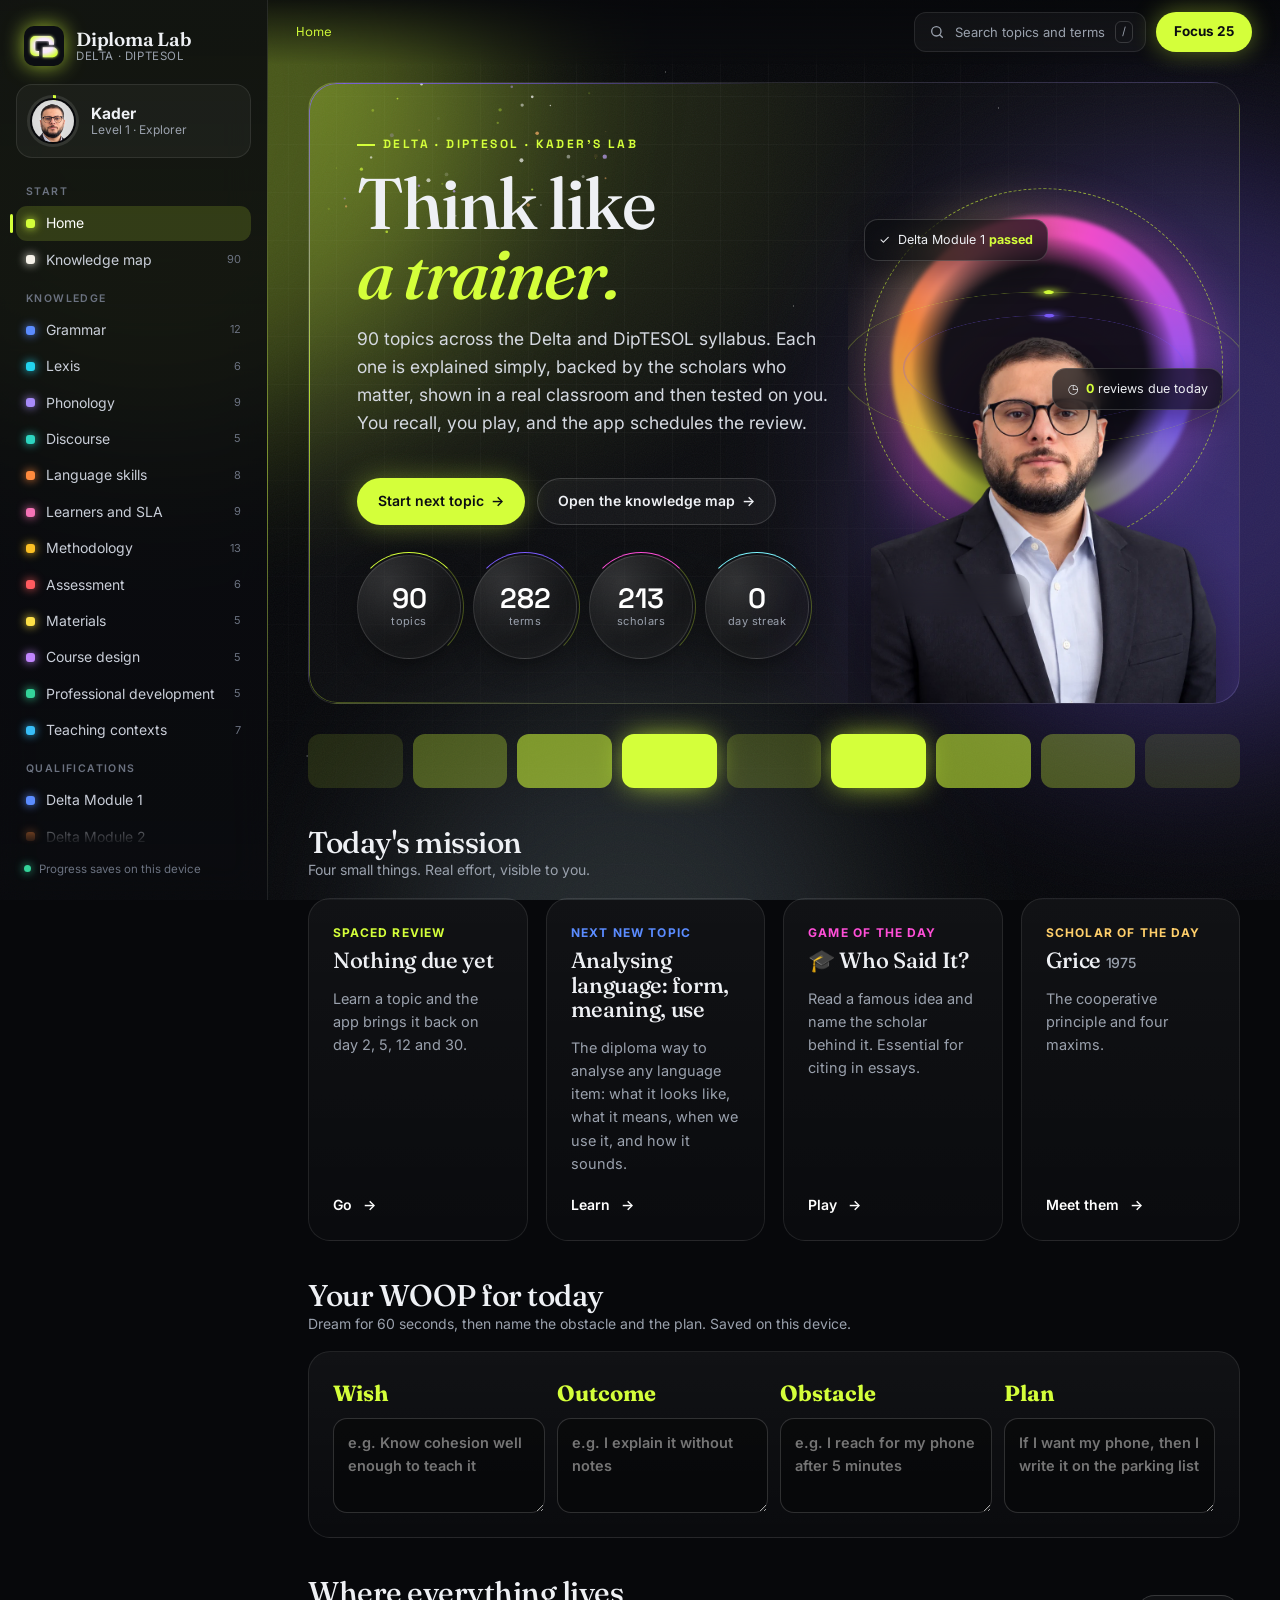
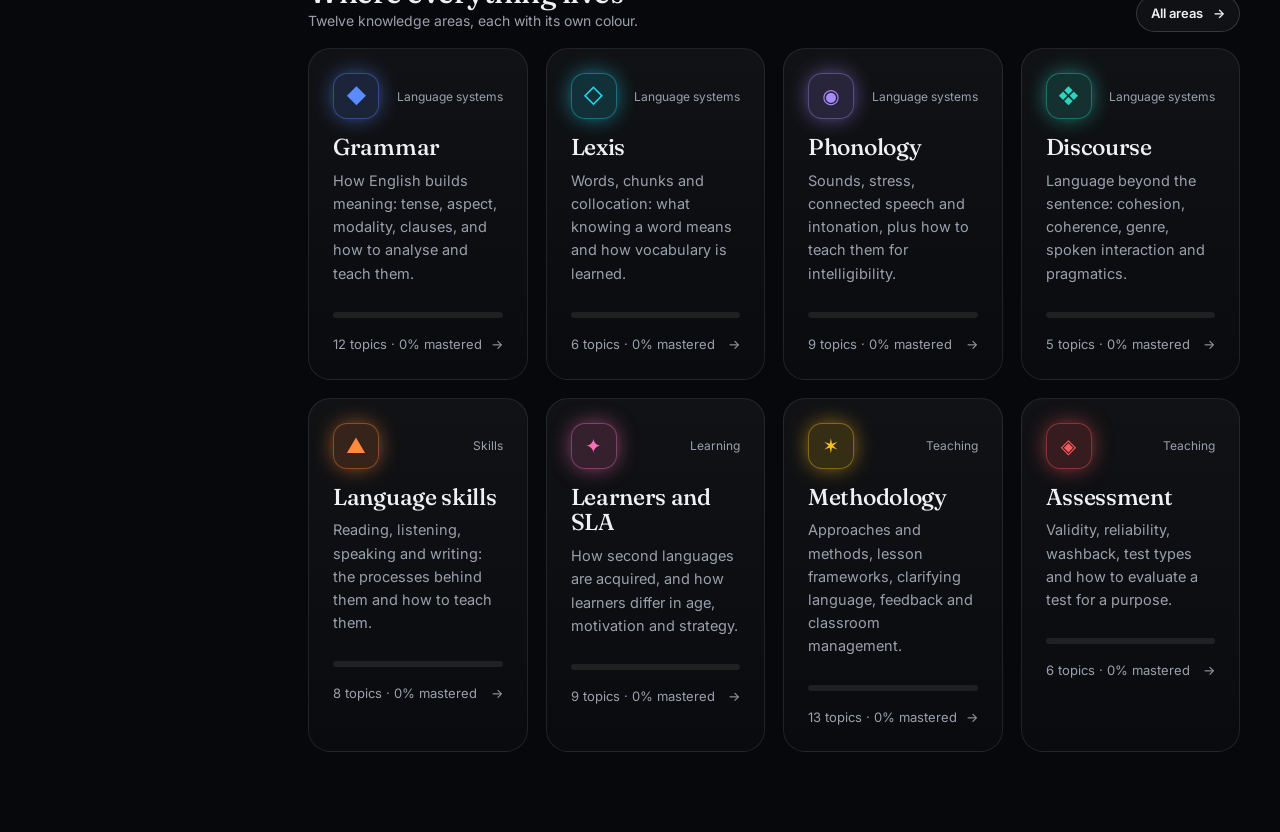
==== lab/index.html @ 021887a0 "Add Diploma Lab in a new /lab folder Co-Authored-By: Claude Opus 5.5 <noreply@anthropic.com> Claude-" ====
<!DOCTYPE html>
<html lang="en">
<head>
<meta charset="utf-8">
<meta name="viewport" content="width=device-width, initial-scale=1, viewport-fit=cover">
<title>Kader's Diploma Lab · Delta and DipTESOL</title>
<meta name="description" content="A personal learning app for Delta Modules 1, 2, 3 and the Trinity DipTESOL: clear explanations, scholars and sources, classroom examples, games and spaced review.">
<meta name="theme-color" content="#07080b">
<meta name="view-transition" content="same-origin">
<link rel="icon" href="assets/mark.svg" type="image/svg+xml">
<link rel="preconnect" href="https://fonts.googleapis.com">
<link rel="preconnect" href="https://fonts.gstatic.com" crossorigin>
<link href="https://fonts.googleapis.com/css2?family=Fraunces:ital,opsz,wght@0,9..144,300..800;1,9..144,300..700&family=Inter:wght@300..800&family=Space+Grotesk:wght@400..700&family=Noto+Sans:wght@400;600&display=swap" rel="stylesheet">
<link rel="stylesheet" href="css/app.css">
</head>
<body data-section="home">
<div class="aurora" aria-hidden="true"><span class="blob b1"></span><span class="blob b2"></span><span class="blob b3"></span><span class="grain"></span><span class="stars"></span><span class="noise"></span></div>
<div class="spot" aria-hidden="true"></div>

<aside class="sidebar" id="sidebar">
  <a class="brand" href="#/" aria-label="Home">
    <img src="assets/mark.svg" alt="" class="brand-mark">
    <span class="brand-text"><b>Diploma Lab</b><small>Delta · DipTESOL</small></span>
  </a>
  <a class="me" href="#/progress" aria-label="Your progress">
    <span class="ring" id="meRing"><img src="assets/kader-avatar.webp" alt="Kader"></span>
    <span class="me-text"><b>Kader</b><small id="meLevel">Level 1 · Explorer</small></span>
  </a>
  <nav class="nav" id="nav"></nav>
  <div class="side-foot"><span class="dot-live"></span> Progress saves on this device</div>
</aside>

<header class="topbar">
  <button class="icon-btn" id="menuBtn" aria-label="Menu"><span></span><span></span><span></span></button>
  <div class="crumbs" id="crumbs"></div>
  <div class="top-actions">
    <button class="search-btn" id="searchBtn"><svg viewBox="0 0 24 24" width="16" height="16"><circle cx="11" cy="11" r="7" fill="none" stroke="currentColor" stroke-width="2"/><path d="M20 20l-4-4" stroke="currentColor" stroke-width="2" stroke-linecap="round"/></svg><span>Search topics and terms</span><kbd>/</kbd></button>
    <a class="pill-btn" href="#/focus">Focus 25</a>
  </div>
</header>

<main class="main" id="view" tabindex="-1"></main>

<nav class="tabbar" id="tabbar"></nav>

<div class="search-layer" id="searchLayer" hidden>
  <div class="search-box">
    <input id="searchInput" placeholder="Search: cohesion, washback, schwa, needs analysis..." autocomplete="off">
    <div class="search-results" id="searchResults"></div>
  </div>
</div>

<div class="toast" id="toast" role="status" aria-live="polite"></div>
<canvas id="confetti" aria-hidden="true"></canvas>

<script type="module" src="js/app.js"></script>
</body>
</html>
---- lab/css/app.css ----
/* ============ Kader's Diploma Lab ============ */
@property --accent { syntax: '<color>'; inherits: true; initial-value: #d4ff3a; }
@property --accent2 { syntax: '<color>'; inherits: true; initial-value: #7c5cff; }

:root {
  --bg: #07080b; --bg2: #0d0f14; --surface: rgba(255,255,255,.04); --surface2: rgba(255,255,255,.07);
  --line: rgba(255,255,255,.09); --line2: rgba(255,255,255,.16);
  --text: #eef0f4; --muted: #9aa1ad; --dim: #6b7280;
  --accent: #d4ff3a; --accent2: #7c5cff; --ink-on-accent: #0b0d12;
  --radius: 22px; --radius-sm: 14px;
  --serif: "Fraunces", Georgia, serif; --sans: "Inter", system-ui, sans-serif; --tech: "Space Grotesk", "Inter", sans-serif; --ipa: "Noto Sans", "Doulos SIL", "Charis SIL", sans-serif;
  --side: 268px;
  --ease: cubic-bezier(.2,.8,.2,1);
  transition: --accent .8s var(--ease), --accent2 .8s var(--ease);
}

/* section colours */
body[data-section="home"]      { --accent:#d4ff3a; --accent2:#7c5cff; }
body[data-section="map"]       { --accent:#f5f1e8; --accent2:#5b8cff; }
body[data-section="grammar"]   { --accent:#5b8cff; --accent2:#22d3ee; }
body[data-section="lexis"]     { --accent:#22d3ee; --accent2:#5b8cff; }
body[data-section="phonology"] { --accent:#a78bfa; --accent2:#f472b6; }
body[data-section="discourse"] { --accent:#2dd4bf; --accent2:#a3e635; }
body[data-section="skills"]    { --accent:#ff8a3d; --accent2:#ff4f8b; }
body[data-section="learners"]  { --accent:#f472b6; --accent2:#a78bfa; }
body[data-section="method"]    { --accent:#fbbf24; --accent2:#ff8a3d; }
body[data-section="assess"]    { --accent:#ff5a5f; --accent2:#fbbf24; }
body[data-section="materials"] { --accent:#fde047; --accent2:#34d399; }
body[data-section="design"]    { --accent:#c084fc; --accent2:#5b8cff; }
body[data-section="pd"]        { --accent:#34d399; --accent2:#22d3ee; }
body[data-section="contexts"]  { --accent:#38bdf8; --accent2:#c084fc; }
body[data-section="quals"]     { --accent:#e9d5ff; --accent2:#ff8a3d; }
body[data-section="delta1"]    { --accent:#5b8cff; --accent2:#a78bfa; }
body[data-section="delta2"]    { --accent:#ff8a3d; --accent2:#fbbf24; }
body[data-section="delta3"]    { --accent:#c084fc; --accent2:#f472b6; }
body[data-section="diptesol"]  { --accent:#9be15d; --accent2:#2dd4bf; }
body[data-section="arcade"]    { --accent:#ff4fd8; --accent2:#7c5cff; }
body[data-section="focus"]     { --accent:#5eead4; --accent2:#38bdf8; }
body[data-section="glossary"]  { --accent:#f5d0a9; --accent2:#c084fc; }
body[data-section="progress"]  { --accent:#facc15; --accent2:#d4ff3a; }
body[data-section="scholars"]  { --accent:#ffcf6b; --accent2:#ff6bd6; }
body[data-section="grammar"], body[data-section="delta1"], body[data-section="design"], body[data-section="learners"], body[data-section="assess"], body[data-section="arcade"], body[data-section="delta3"] { --ink-on-accent:#fff; }

* { box-sizing: border-box; }
html { scroll-behavior: smooth; }
body { margin:0; background: var(--bg); color: var(--text); font-family: var(--sans); font-size: 15.5px; line-height: 1.6; -webkit-font-smoothing: antialiased; overflow-x: hidden; }
a { color: inherit; text-decoration: none; }
button { font: inherit; color: inherit; cursor: pointer; }
img { max-width: 100%; display: block; }
::selection { background: var(--accent); color: #000; }
.ipa { font-family: var(--ipa); }
h1,h2,h3,h4 { margin: 0; line-height: 1.12; }
p { margin: 0 0 .9em; }
.muted { color: var(--muted); }
.serif { font-family: var(--serif); }

/* ---------- aurora background ---------- */
.aurora { position: fixed; inset: 0; z-index: -1; overflow: hidden; pointer-events: none; }
.blob { position: absolute; border-radius: 50%; filter: blur(90px); opacity: .32; transition: background .8s var(--ease); }
.b1 { width: 52vw; height: 52vw; left: -14vw; top: -18vw; background: var(--accent); animation: drift1 22s ease-in-out infinite alternate; }
.b2 { width: 46vw; height: 46vw; right: -16vw; top: 18vh; background: var(--accent2); animation: drift2 26s ease-in-out infinite alternate; }
.b3 { width: 38vw; height: 38vw; left: 30vw; bottom: -22vw; background: color-mix(in oklab, var(--accent) 50%, var(--accent2)); opacity: .18; animation: drift1 30s ease-in-out infinite alternate-reverse; }
.grain { position: absolute; inset: 0; background-image: linear-gradient(rgba(255,255,255,.025) 1px, transparent 1px), linear-gradient(90deg, rgba(255,255,255,.025) 1px, transparent 1px); background-size: 48px 48px; mask-image: radial-gradient(ellipse at 50% 30%, #000 30%, transparent 80%); }
@keyframes drift1 { to { transform: translate(8vw, 6vh) scale(1.12); } }
@keyframes drift2 { to { transform: translate(-6vw, -8vh) scale(1.08); } }

/* ---------- sidebar ---------- */
.sidebar { position: fixed; inset: 0 auto 0 0; width: var(--side); padding: 22px 16px; display: flex; flex-direction: column; gap: 14px; background: linear-gradient(180deg, rgba(10,11,15,.88), rgba(10,11,15,.72)); backdrop-filter: blur(18px); border-right: 1px solid var(--line); z-index: 30; view-transition-name: sidebar; }
.brand { display: flex; align-items: center; gap: 12px; padding: 4px 8px; }
.brand-mark { width: 40px; height: 40px; filter: drop-shadow(0 0 14px rgba(212,255,58,.35)); }
.brand-text { display: flex; flex-direction: column; line-height: 1.1; }
.brand-text b { font-family: var(--serif); font-weight: 600; font-size: 19px; letter-spacing: -.2px; }
.brand-text small { color: var(--muted); font-size: 11.5px; letter-spacing: .6px; text-transform: uppercase; }
.me { display: flex; align-items: center; gap: 12px; padding: 10px; border-radius: 16px; background: var(--surface); border: 1px solid var(--line); transition: border-color .3s; }
.me:hover { border-color: var(--line2); }
.ring { --p: 0; width: 52px; height: 52px; border-radius: 50%; padding: 3px; background: conic-gradient(var(--accent) calc(var(--p) * 1%), rgba(255,255,255,.1) 0); transition: background .6s; flex: none; }
.ring img { width: 100%; height: 100%; border-radius: 50%; object-fit: cover; border: 2px solid var(--bg); }
.me-text { display: flex; flex-direction: column; line-height: 1.2; }
.me-text small { color: var(--muted); font-size: 12px; }
.nav { display: flex; flex-direction: column; gap: 1px; overflow-y: auto; flex: 1; margin: 0 -6px; padding: 0 6px 24px; scrollbar-width: thin; mask-image: linear-gradient(180deg, #000 calc(100% - 36px), transparent); }
.nav h6 { margin: 12px 10px 4px; font-size: 10.5px; letter-spacing: 1.4px; text-transform: uppercase; color: var(--dim); font-weight: 600; }
.nav a { display: flex; align-items: center; gap: 11px; padding: 6.5px 10px; border-radius: 11px; color: #c9ced8; font-size: 14px; transition: background .25s, color .25s, transform .25s var(--ease); position: relative; }
.nav a:hover { background: var(--surface2); color: #fff; transform: translateX(2px); }
.nav a .nd { width: 9px; height: 9px; border-radius: 3px; background: var(--c); box-shadow: 0 0 10px var(--c); flex: none; }
.nav a.active { background: color-mix(in oklab, var(--c) 16%, transparent); color: #fff; }
.nav a.active::before { content: ""; position: absolute; left: -6px; top: 8px; bottom: 8px; width: 3px; border-radius: 3px; background: var(--c); }
.nav a .cnt { margin-left: auto; font-size: 11px; color: var(--dim); }
.side-foot { font-size: 11.5px; color: var(--dim); display: flex; align-items: center; gap: 8px; padding: 0 8px; }
.dot-live { width: 7px; height: 7px; border-radius: 50%; background: #34d399; box-shadow: 0 0 10px #34d399; animation: pulse 2s infinite; }
@keyframes pulse { 50% { opacity: .35; } }

/* ---------- topbar ---------- */
.topbar { position: sticky; top: 0; margin-left: var(--side); height: 64px; display: flex; align-items: center; gap: 14px; padding: 0 28px; z-index: 20; background: linear-gradient(180deg, rgba(7,8,11,.85), rgba(7,8,11,0)); backdrop-filter: blur(10px); view-transition-name: topbar; }
.icon-btn { display: none; width: 40px; height: 40px; border-radius: 12px; border: 1px solid var(--line); background: var(--surface); flex-direction: column; justify-content: center; align-items: center; gap: 4px; }
.icon-btn span { width: 16px; height: 2px; background: #fff; border-radius: 2px; }
.crumbs { display: flex; align-items: center; gap: 8px; font-size: 13px; color: var(--muted); min-width: 0; white-space: nowrap; overflow: hidden; }
.crumbs a:hover { color: #fff; }
.crumbs .sep { opacity: .4; }
.crumbs .here { color: var(--accent); }
.top-actions { margin-left: auto; display: flex; gap: 10px; align-items: center; }
.search-btn { display: flex; align-items: center; gap: 10px; height: 40px; padding: 0 12px 0 14px; border-radius: 12px; border: 1px solid var(--line); background: var(--surface); color: var(--muted); font-size: 13px; }
.search-btn kbd { font-family: var(--sans); font-size: 11px; border: 1px solid var(--line2); border-radius: 6px; padding: 1px 6px; }
.pill-btn { height: 40px; display: inline-flex; align-items: center; padding: 0 18px; border-radius: 999px; background: var(--accent); color: var(--ink-on-accent); font-weight: 700; font-size: 13.5px; box-shadow: 0 0 24px color-mix(in oklab, var(--accent) 40%, transparent); transition: transform .3s var(--ease), box-shadow .3s; }
.pill-btn:hover { transform: translateY(-2px); box-shadow: 0 8px 30px color-mix(in oklab, var(--accent) 55%, transparent); }

/* ---------- main ---------- */
.main { margin-left: var(--side); padding: 8px 40px 80px; max-width: calc(1240px + var(--side)); outline: none; }
.view-enter > * { animation: rise .7s var(--ease) both; }
.view-enter > *:nth-child(2) { animation-delay: .06s; } .view-enter > *:nth-child(3) { animation-delay: .12s; } .view-enter > *:nth-child(4) { animation-delay: .18s; } .view-enter > *:nth-child(5) { animation-delay: .24s; }
@keyframes rise { from { opacity: 0; transform: translateY(18px); } }

/* ---------- view transitions (morph) ---------- */
::view-transition-old(root), ::view-transition-new(root) { animation-duration: .55s; animation-timing-function: var(--ease); }
::view-transition-old(root) { animation-name: vt-out; }
::view-transition-new(root) { animation-name: vt-in; }
@keyframes vt-out { to { opacity: 0; transform: scale(.985); filter: blur(6px); } }
@keyframes vt-in { from { opacity: 0; transform: scale(1.015); filter: blur(6px); } }
::view-transition-group(morph) { animation-duration: .7s; animation-timing-function: cubic-bezier(.65,0,.15,1); z-index: 10; }
::view-transition-old(morph), ::view-transition-new(morph) { height: 100%; width: 100%; object-fit: cover; }
::view-transition-group(sidebar), ::view-transition-group(topbar) { animation: none; }

/* ---------- hero (page header) ---------- */
.hero { position: relative; border-radius: 28px; padding: 44px 44px 38px; margin: 10px 0 30px; overflow: hidden; border: 1px solid var(--line); background: radial-gradient(120% 140% at 0% 0%, color-mix(in oklab, var(--accent) 22%, transparent), transparent 55%), radial-gradient(90% 120% at 100% 100%, color-mix(in oklab, var(--accent2) 20%, transparent), transparent 60%), rgba(255,255,255,.025); }
.hero .eyebrow { display: inline-flex; align-items: center; gap: 8px; font-size: 12px; letter-spacing: 1.6px; text-transform: uppercase; color: var(--accent); font-weight: 700; margin-bottom: 14px; }
.hero .eyebrow::before { content: ""; width: 18px; height: 2px; background: var(--accent); }
.hero h1 { font-family: var(--serif); font-weight: 500; font-size: clamp(34px, 4.6vw, 62px); letter-spacing: -1.2px; max-width: 900px; }
.hero h1 em { font-style: italic; color: var(--accent); }
.hero .lead { font-size: 17.5px; color: #d5d9e1; max-width: 760px; margin-top: 16px; }
.hero .meta { display: flex; flex-wrap: wrap; gap: 8px; margin-top: 20px; }
.squares { position: absolute; right: 30px; top: 30px; display: flex; gap: 8px; }
.squares i { width: 22px; height: 22px; border-radius: 6px; background: var(--accent); opacity: .15; animation: sq 3.2s var(--ease) infinite; }
.squares i:nth-child(2) { animation-delay: .2s } .squares i:nth-child(3) { animation-delay: .4s } .squares i:nth-child(4) { animation-delay: .6s }
@keyframes sq { 30% { opacity: 1; transform: translateY(-4px); } 60% { opacity: .15; transform: none; } }

/* chips & buttons */
.chip { display: inline-flex; align-items: center; gap: 6px; padding: 5px 11px; border-radius: 999px; font-size: 12.5px; border: 1px solid var(--line2); background: rgba(0,0,0,.25); color: #dfe3ea; white-space: nowrap; }
.chip.c { border-color: color-mix(in oklab, var(--c) 55%, transparent); color: var(--c); background: color-mix(in oklab, var(--c) 10%, transparent); }
.btn { display: inline-flex; align-items: center; justify-content: center; gap: 8px; padding: 11px 20px; border-radius: 999px; border: 1px solid var(--line2); background: var(--surface); font-weight: 600; font-size: 14px; transition: transform .25s var(--ease), background .25s, border-color .25s; }
.btn:hover { transform: translateY(-2px); background: var(--surface2); border-color: rgba(255,255,255,.3); }
.btn.accent { background: var(--accent); color: var(--ink-on-accent); border-color: transparent; box-shadow: 0 0 26px color-mix(in oklab, var(--accent) 35%, transparent); }
.btn.accent:hover { box-shadow: 0 10px 36px color-mix(in oklab, var(--accent) 55%, transparent); }
.btn.sm { padding: 7px 14px; font-size: 13px; }
.btn[disabled] { opacity: .4; pointer-events: none; }
.arrow::after { content: "→"; display: inline-block; margin-left: 7px; transition: transform .3s var(--ease); }
.btn:hover .arrow::after, a:hover .arrow::after { transform: translateX(4px); }

/* ---------- grids & cards ---------- */
.grid { display: grid; gap: 18px; }
.g2 { grid-template-columns: repeat(2, minmax(0,1fr)); } .g3 { grid-template-columns: repeat(3, minmax(0,1fr)); } .g4 { grid-template-columns: repeat(4, minmax(0,1fr)); }
.section-title { display: flex; align-items: end; justify-content: space-between; gap: 16px; margin: 38px 0 16px; }
.section-title h2 { font-family: var(--serif); font-weight: 500; font-size: 30px; letter-spacing: -.5px; }
.section-title p { margin: 0; color: var(--muted); font-size: 14px; }
.card { position: relative; border-radius: var(--radius); border: 1px solid var(--line); background: linear-gradient(180deg, rgba(255,255,255,.045), rgba(255,255,255,.015)); padding: 24px; overflow: hidden; transition: transform .45s var(--ease), border-color .35s, box-shadow .45s; transform-style: preserve-3d; }
.card.link:hover { border-color: color-mix(in oklab, var(--c, var(--accent)) 60%, transparent); box-shadow: 0 20px 50px -20px color-mix(in oklab, var(--c, var(--accent)) 50%, transparent); }
.card .glow { position: absolute; inset: -1px; border-radius: inherit; background: radial-gradient(380px circle at var(--mx, 50%) var(--my, 0%), color-mix(in oklab, var(--c, var(--accent)) 22%, transparent), transparent 45%); opacity: 0; transition: opacity .35s; pointer-events: none; }
.card.link:hover .glow { opacity: 1; }
.card h3 { font-family: var(--serif); font-weight: 500; font-size: 23px; letter-spacing: -.3px; margin-bottom: 8px; }
.card p { color: var(--muted); font-size: 14.5px; }
.card .top { display: flex; align-items: center; justify-content: space-between; margin-bottom: 16px; }
.icon-tile { width: 46px; height: 46px; border-radius: 14px; display: grid; place-items: center; background: color-mix(in oklab, var(--c, var(--accent)) 16%, transparent); color: var(--c, var(--accent)); border: 1px solid color-mix(in oklab, var(--c, var(--accent)) 40%, transparent); font-size: 20px; }
.bar { height: 6px; border-radius: 6px; background: rgba(255,255,255,.08); overflow: hidden; margin-top: 14px; }
.bar i { display: block; height: 100%; width: 0; background: linear-gradient(90deg, var(--c, var(--accent)), color-mix(in oklab, var(--c, var(--accent)) 50%, #fff)); border-radius: inherit; transition: width 1.2s var(--ease); }
.card .foot { display: flex; align-items: center; justify-content: space-between; margin-top: 16px; font-size: 13px; color: var(--muted); }
.area-card { min-height: 220px; display: flex; flex-direction: column; }
.area-card .num { font-family: var(--serif); font-size: 52px; line-height: 1; color: var(--c); opacity: .9; margin-top: auto; }

/* ---------- home ---------- */
.home-hero { display: grid; grid-template-columns: 1.15fr .85fr; gap: 10px; align-items: stretch; min-height: 520px; padding: 0; }
.home-hero .copy { padding: 52px 0 44px 48px; position: relative; z-index: 2; display: flex; flex-direction: column; }
.home-hero h1 { font-size: clamp(42px, 5.6vw, 84px); line-height: .98; letter-spacing: -2px; }
.home-hero h1 .line2 { display: block; font-style: italic; color: var(--accent); }
.home-hero .lead { max-width: 520px; }
.home-hero .actions { display: flex; gap: 12px; flex-wrap: wrap; margin-top: 26px; }
.home-hero .stats { display: flex; gap: 14px; margin-top: auto; padding-top: 30px; flex-wrap: wrap; }
.stat { min-width: 120px; padding: 14px 18px; border-radius: 18px; background: rgba(0,0,0,.3); border: 1px solid var(--line); backdrop-filter: blur(8px); }
.stat b { display: block; font-family: var(--serif); font-size: 30px; font-weight: 500; line-height: 1.1; color: #fff; }
.stat span { font-size: 12px; color: var(--muted); }
.portrait { position: relative; display: flex; align-items: flex-end; justify-content: center; overflow: hidden; }
.portrait .orb { position: absolute; width: 78%; aspect-ratio: 1; border-radius: 50%; left: 50%; top: 46%; transform: translate(-50%,-50%); background: radial-gradient(circle at 35% 30%, #fff6 0, transparent 30%), conic-gradient(from 200deg, var(--accent), #ff8a3d, #ff4fd8, var(--accent2), var(--accent)); filter: blur(2px); opacity: .9; animation: spin 18s linear infinite; }
.portrait .orb::after { content: ""; position: absolute; inset: 7%; border-radius: 50%; background: radial-gradient(circle, #0b0d12 55%, transparent 72%); }
.portrait .halo { position: absolute; width: 92%; aspect-ratio: 1; left: 50%; top: 46%; transform: translate(-50%,-50%); border-radius: 50%; border: 1.5px dashed color-mix(in oklab, var(--accent) 60%, transparent); animation: spin 40s linear infinite reverse; }
@keyframes spin { to { transform: translate(-50%,-50%) rotate(360deg); } }
.portrait img.me-cut { position: relative; z-index: 2; width: 88%; max-width: 470px; filter: drop-shadow(0 30px 40px rgba(0,0,0,.6)); animation: floaty 7s ease-in-out infinite; }
@keyframes floaty { 50% { transform: translateY(-8px); } }
.portrait .badge { position: absolute; z-index: 3; padding: 10px 14px; border-radius: 14px; background: rgba(10,12,16,.72); border: 1px solid var(--line2); backdrop-filter: blur(10px); font-size: 12.5px; display: flex; align-items: center; gap: 8px; box-shadow: 0 10px 30px rgba(0,0,0,.4); animation: floaty 6s ease-in-out infinite; }
.portrait .badge b { color: var(--accent); }
.portrait .b-a { left: 4%; top: 22%; } .portrait .b-b { right: 4%; top: 46%; animation-delay: -2s; } .portrait .b-c { left: 8%; bottom: 14%; animation-delay: -4s; }
#particles { position: absolute; inset: 0; z-index: 1; pointer-events: none; }
.strip { display: flex; gap: 10px; margin: 22px 0 6px; }
.strip i { flex: 1; height: 54px; border-radius: 12px; background: var(--accent); opacity: var(--o); transition: transform .4s var(--ease), opacity .4s; }
.strip i:hover { transform: translateY(-6px); opacity: 1; }
.mission { display: flex; flex-direction: column; gap: 6px; min-height: 180px; }
.mission .k { font-size: 12px; letter-spacing: 1.2px; text-transform: uppercase; color: var(--c); font-weight: 700; }
.mission h3 { font-size: 22px; }
.mission .go { margin-top: auto; color: #fff; font-weight: 600; font-size: 14px; }
.woop { display: grid; grid-template-columns: repeat(4, minmax(0,1fr)); gap: 12px; }
.woop label { display: flex; flex-direction: column; gap: 6px; font-size: 12px; color: var(--muted); letter-spacing: .4px; text-transform: uppercase; font-weight: 600; }
.woop label b { color: var(--c); font-size: 22px; font-family: var(--serif); text-transform: none; letter-spacing: 0; }
textarea, input[type=text], input[type=search], .field { width: 100%; border-radius: 14px; border: 1px solid var(--line2); background: rgba(0,0,0,.35); color: var(--text); font: inherit; font-size: 14.5px; padding: 12px 14px; outline: none; resize: vertical; transition: border-color .25s, box-shadow .25s; }
textarea:focus, input:focus, .field:focus { border-color: var(--accent); box-shadow: 0 0 0 4px color-mix(in oklab, var(--accent) 18%, transparent); }

/* ---------- topic page ---------- */
.topic-layout { display: grid; grid-template-columns: minmax(0, 1fr) 280px; gap: 28px; align-items: start; }
.toc { position: sticky; top: 84px; display: flex; flex-direction: column; gap: 4px; padding: 16px; border-radius: 20px; border: 1px solid var(--line); background: rgba(255,255,255,.025); }
.toc b { font-size: 11px; letter-spacing: 1.4px; text-transform: uppercase; color: var(--dim); margin-bottom: 6px; }
.toc a { font-size: 13.5px; color: var(--muted); padding: 6px 10px; border-radius: 10px; display: flex; gap: 10px; align-items: center; }
.toc a:hover { background: var(--surface2); color: #fff; }
.toc a span { width: 22px; height: 22px; border-radius: 7px; display: grid; place-items: center; background: var(--surface2); font-size: 11px; font-weight: 700; }
.toc .mini { margin-top: 12px; padding-top: 12px; border-top: 1px solid var(--line); font-size: 12.5px; color: var(--muted); }
.step { position: relative; padding: 28px 28px 24px; border-radius: 24px; border: 1px solid var(--line); background: rgba(255,255,255,.028); margin-bottom: 18px; scroll-margin-top: 90px; }
.step .sh { display: flex; align-items: center; gap: 12px; margin-bottom: 16px; }
.step .sh .n { width: 34px; height: 34px; border-radius: 11px; display: grid; place-items: center; background: var(--accent); color: var(--ink-on-accent); font-weight: 800; font-size: 14px; box-shadow: 0 0 18px color-mix(in oklab, var(--accent) 40%, transparent); }
.step .sh h2 { font-family: var(--serif); font-weight: 500; font-size: 24px; }
.step .sh small { margin-left: auto; color: var(--dim); font-size: 12px; }
.step p { color: #d3d7df; font-size: 16px; }
.kid { display: flex; gap: 14px; padding: 16px 18px; border-radius: 16px; background: color-mix(in oklab, var(--accent) 10%, transparent); border: 1px dashed color-mix(in oklab, var(--accent) 50%, transparent); margin: 14px 0; }
.kid .e { font-size: 26px; line-height: 1; }
.kid p { margin: 0; color: #eef0f4; }
.points { list-style: none; padding: 0; margin: 10px 0 0; display: grid; gap: 10px; }
.points li { position: relative; padding: 12px 14px 12px 44px; border-radius: 14px; background: rgba(255,255,255,.03); border: 1px solid var(--line); font-size: 15px; color: #dde1e8; }
.points li::before { content: counter(p); counter-increment: p; position: absolute; left: 12px; top: 12px; width: 22px; height: 22px; border-radius: 7px; background: color-mix(in oklab, var(--accent) 20%, transparent); color: var(--accent); font-size: 12px; font-weight: 800; display: grid; place-items: center; }
.points { counter-reset: p; }
.points li b, .step p b { color: #fff; }
.classroom { display: grid; gap: 12px; }
.scene { display: grid; grid-template-columns: 44px 1fr; gap: 14px; padding: 16px; border-radius: 16px; background: rgba(0,0,0,.25); border: 1px solid var(--line); }
.scene .ic { width: 44px; height: 44px; border-radius: 12px; display: grid; place-items: center; font-size: 20px; background: color-mix(in oklab, var(--accent2) 18%, transparent); }
.scene p { margin: 0; font-size: 15px; }
.exam-list { display: grid; gap: 10px; }
.exam-item { display: flex; gap: 12px; align-items: flex-start; padding: 14px 16px; border-radius: 14px; border: 1px solid var(--line); background: rgba(255,255,255,.025); }
.exam-item .chip { flex: none; }
.warn { padding: 16px 18px; border-radius: 16px; background: rgba(255,90,95,.08); border: 1px solid rgba(255,90,95,.35); color: #ffd9da; }
.reveal-btn { margin-top: 8px; }
.answer { display: none; margin-top: 12px; padding: 14px 16px; border-radius: 14px; background: color-mix(in oklab, var(--accent) 9%, transparent); border-left: 3px solid var(--accent); }
.answer.show { display: block; animation: rise .5s var(--ease); }
.recall-grid { display: grid; grid-template-columns: 1fr 1fr; gap: 16px; }
.checklist { display: grid; gap: 8px; }
.checklist label { display: flex; gap: 10px; align-items: flex-start; padding: 10px 12px; border-radius: 12px; border: 1px solid var(--line); background: rgba(255,255,255,.02); font-size: 14px; cursor: pointer; transition: background .2s, border-color .2s; }
.checklist input { margin-top: 4px; accent-color: var(--accent); }
.checklist label:has(input:checked) { background: color-mix(in oklab, var(--accent) 12%, transparent); border-color: color-mix(in oklab, var(--accent) 50%, transparent); }
.timer-ring { font-family: var(--serif); font-size: 28px; }
.names { display: flex; flex-wrap: wrap; gap: 8px; }
.pager { display: grid; grid-template-columns: 1fr 1fr; gap: 16px; margin-top: 26px; }
.pager a { padding: 18px 20px; border-radius: 18px; border: 1px solid var(--line); background: rgba(255,255,255,.025); transition: border-color .3s, transform .3s var(--ease); }
.pager a:hover { border-color: var(--accent); transform: translateY(-2px); }
.pager small { color: var(--dim); display: block; font-size: 12px; text-transform: uppercase; letter-spacing: 1px; }
.pager b { font-family: var(--serif); font-weight: 500; font-size: 18px; }
.pager .next { text-align: right; }

/* quiz */
.q { margin-bottom: 22px; }
.q .qt { font-weight: 600; margin-bottom: 10px; color: #fff; }
.opts { display: grid; gap: 8px; }
.opt { text-align: left; padding: 12px 16px; border-radius: 14px; border: 1px solid var(--line2); background: rgba(255,255,255,.03); transition: background .2s, border-color .2s, transform .2s; font-size: 14.5px; }
.opt:hover { background: rgba(255,255,255,.07); transform: translateX(3px); }
.opt.right { border-color: #34d399; background: rgba(52,211,153,.14); }
.opt.wrong { border-color: #ff5a5f; background: rgba(255,90,95,.12); animation: shake .4s; }
@keyframes shake { 25% { transform: translateX(-5px);} 75% { transform: translateX(5px);} }
.why { display: none; margin-top: 8px; font-size: 14px; color: var(--muted); }
.why.show { display: block; }

/* diagrams */
.viz { margin: 18px 0 6px; padding: 18px; border-radius: 18px; background: rgba(0,0,0,.3); border: 1px solid var(--line); overflow-x: auto; }
.viz-cap { font-size: 12px; letter-spacing: 1.2px; text-transform: uppercase; color: var(--dim); margin-bottom: 12px; font-weight: 600; }
.flow { display: flex; align-items: stretch; gap: 0; min-width: min-content; }
.flow .node { flex: 1; min-width: 120px; padding: 14px 14px; border-radius: 14px; background: color-mix(in oklab, var(--accent) calc(8% + var(--i) * 4%), rgba(255,255,255,.03)); border: 1px solid color-mix(in oklab, var(--accent) 45%, transparent); font-size: 13.5px; animation: pop .6s var(--ease) both; animation-delay: calc(var(--i) * .12s); }
.flow .node b { display: block; color: #fff; font-size: 14px; margin-bottom: 4px; }
.flow .node span { color: var(--muted); font-size: 12.5px; line-height: 1.4; display: block; }
.flow .arr { width: 30px; flex: none; display: grid; place-items: center; color: var(--accent); font-size: 18px; animation: pop .6s var(--ease) both; animation-delay: calc(var(--i) * .12s + .06s); }
@keyframes pop { from { opacity: 0; transform: translateY(10px) scale(.96); } }
.cmp { display: grid; grid-template-columns: 1fr 1fr; gap: 14px; }
.cmp > div { padding: 16px; border-radius: 14px; border: 1px solid var(--line2); animation: pop .6s var(--ease) both; }
.cmp > div:first-child { background: color-mix(in oklab, var(--accent) 10%, transparent); border-color: color-mix(in oklab, var(--accent) 45%, transparent); }
.cmp > div:last-child { background: color-mix(in oklab, var(--accent2) 10%, transparent); border-color: color-mix(in oklab, var(--accent2) 45%, transparent); animation-delay: .12s; }
.cmp h4 { font-size: 15px; margin-bottom: 8px; color: #fff; }
.cmp ul { margin: 0; padding-left: 18px; font-size: 13.5px; color: #cfd4dc; }
.cmp li { margin-bottom: 4px; }
.cycle { position: relative; width: 100%; max-width: 560px; margin: 0 auto; }
.cycle svg { width: 100%; height: auto; }
.tl { position: relative; display: flex; gap: 0; min-width: min-content; padding-top: 8px; }
.tl::before { content: ""; position: absolute; left: 0; right: 0; top: 30px; height: 2px; background: linear-gradient(90deg, var(--accent), var(--accent2)); }
.tl .ev { position: relative; flex: 1; min-width: 120px; padding: 40px 10px 0; animation: pop .6s var(--ease) both; animation-delay: calc(var(--i) * .1s); }
.tl .ev::before { content: ""; position: absolute; top: 24px; left: 10px; width: 14px; height: 14px; border-radius: 50%; background: var(--bg); border: 3px solid var(--accent); }
.tl .ev .y { position: absolute; top: 0; left: 10px; font-size: 12px; color: var(--accent); font-weight: 700; }
.tl .ev b { display: block; font-size: 13.5px; color: #fff; }
.tl .ev span { font-size: 12px; color: var(--muted); line-height: 1.35; display: block; }
.scale { display: flex; flex-direction: column; gap: 10px; }
.scale .axis { display: flex; justify-content: space-between; font-size: 12px; color: var(--muted); font-weight: 600; letter-spacing: .5px; text-transform: uppercase; }
.scale .track { position: relative; height: 10px; border-radius: 10px; background: linear-gradient(90deg, var(--accent), var(--accent2)); }
.scale .pins { position: relative; height: 70px; }
.scale .pin { position: absolute; transform: translateX(-50%); text-align: center; font-size: 12.5px; color: #e5e7eb; width: 120px; animation: pop .6s var(--ease) both; animation-delay: calc(var(--i) * .1s); }
.scale .pin::before { content: ""; display: block; width: 2px; height: 14px; margin: 0 auto 4px; background: var(--line2); }
.layers { display: flex; flex-direction: column; align-items: center; gap: 6px; }
.layers div { padding: 12px 16px; border-radius: 12px; text-align: center; font-size: 13.5px; background: color-mix(in oklab, var(--accent) calc(10% + var(--i) * 7%), transparent); border: 1px solid color-mix(in oklab, var(--accent) 40%, transparent); animation: pop .6s var(--ease) both; animation-delay: calc(var(--i) * .1s); }
.layers div b { display: block; color: #fff; }
.layers div span { color: var(--muted); font-size: 12.5px; }
.quad { display: grid; grid-template-columns: 1fr 1fr; gap: 10px; position: relative; }
.quad > div { padding: 14px; border-radius: 14px; border: 1px solid var(--line2); background: rgba(255,255,255,.03); font-size: 13.5px; animation: pop .6s var(--ease) both; animation-delay: calc(var(--i) * .1s); }
.quad > div b { display: block; color: var(--accent); margin-bottom: 4px; }
.quad-axes { display: flex; justify-content: space-between; font-size: 11.5px; color: var(--dim); margin-top: 8px; text-transform: uppercase; letter-spacing: 1px; }

/* qualifications */
.qual-card { min-height: 300px; display: flex; flex-direction: column; padding: 30px; }
.qual-card .big { font-family: var(--serif); font-size: 64px; line-height: .9; color: var(--c); letter-spacing: -2px; }
.qual-card h3 { font-size: 26px; margin-top: 14px; }
.qual-card .go { margin-top: auto; font-weight: 600; }
.table-wrap { overflow-x: auto; border-radius: 18px; border: 1px solid var(--line); }
table.t { width: 100%; border-collapse: collapse; font-size: 14px; }
table.t th { text-align: left; padding: 12px 16px; background: color-mix(in oklab, var(--accent) 16%, rgba(0,0,0,.4)); color: #fff; font-weight: 600; }
table.t td { padding: 12px 16px; border-top: 1px solid var(--line); vertical-align: top; color: #d8dce4; }
table.t td b { color: #fff; }
table.t td:first-child, table.t th:first-child { min-width: 150px; }
.callout { padding: 18px 20px; border-radius: 18px; border: 1px solid color-mix(in oklab, var(--accent) 45%, transparent); background: color-mix(in oklab, var(--accent) 8%, transparent); margin: 14px 0; }
.callout h4 { color: var(--accent); margin-bottom: 6px; font-size: 15px; }
.callout p:last-child, .callout ul:last-child { margin-bottom: 0; }
.prose ul { padding-left: 20px; } .prose li { margin-bottom: 6px; color: #d3d7df; }
.prose h3 { font-family: var(--serif); font-weight: 500; font-size: 22px; margin: 22px 0 10px; }

/* arcade & games */
.game-card { min-height: 230px; display: flex; flex-direction: column; }
.game-card .emoji { font-size: 34px; }
.game-card h3 { margin-top: 14px; }
.game-card .best { margin-top: auto; font-size: 12.5px; color: var(--muted); display: flex; justify-content: space-between; }
.game-shell { border-radius: 26px; border: 1px solid var(--line); background: rgba(255,255,255,.025); padding: 26px; }
.game-head { display: flex; align-items: center; gap: 12px; flex-wrap: wrap; margin-bottom: 20px; }
.game-head .score { margin-left: auto; display: flex; gap: 10px; }
.game-head select { border-radius: 12px; border: 1px solid var(--line2); background: rgba(0,0,0,.4); color: #fff; padding: 9px 12px; font: inherit; font-size: 14px; }
.flash { perspective: 1400px; height: 300px; max-width: 640px; margin: 0 auto; cursor: pointer; }
.flash .inner { position: relative; width: 100%; height: 100%; transition: transform .8s cubic-bezier(.2,.9,.2,1); transform-style: preserve-3d; }
.flash.flip .inner { transform: rotateY(180deg); }
.flash .face { position: absolute; inset: 0; border-radius: 24px; padding: 30px; backface-visibility: hidden; display: flex; flex-direction: column; justify-content: center; align-items: center; text-align: center; border: 1px solid color-mix(in oklab, var(--c, var(--accent)) 50%, transparent); background: radial-gradient(circle at 30% 20%, color-mix(in oklab, var(--c, var(--accent)) 22%, transparent), transparent 60%), #0e1016; }
.flash .back { transform: rotateY(180deg); }
.flash .face h3 { font-family: var(--serif); font-size: 34px; font-weight: 500; }
.flash .face p { color: #dfe3ea; font-size: 17px; max-width: 520px; }
.flash .face small { position: absolute; top: 18px; left: 22px; font-size: 11.5px; letter-spacing: 1.2px; text-transform: uppercase; color: var(--c, var(--accent)); font-weight: 700; }
.grade { display: flex; justify-content: center; gap: 10px; margin-top: 20px; flex-wrap: wrap; }
.grade .btn { min-width: 110px; }
.tiles { display: grid; grid-template-columns: repeat(4, minmax(0,1fr)); gap: 12px; }
.tile { min-height: 110px; border-radius: 16px; border: 1px solid var(--line2); background: rgba(255,255,255,.035); padding: 12px; font-size: 13.5px; display: grid; place-items: center; text-align: center; transition: transform .3s var(--ease), background .3s, border-color .3s, opacity .4s; }
.tile:hover { transform: translateY(-3px); }
.tile.sel { border-color: var(--accent); background: color-mix(in oklab, var(--accent) 16%, transparent); }
.tile.done { opacity: .25; transform: scale(.94); pointer-events: none; border-color: #34d399; }
.tile.bad { animation: shake .4s; border-color: #ff5a5f; }
.buckets { display: grid; gap: 14px; margin-top: 16px; }
.bucket { min-height: 120px; border-radius: 18px; border: 1.5px dashed var(--line2); padding: 14px; transition: border-color .25s, background .25s; }
.bucket.over { border-color: var(--accent); background: color-mix(in oklab, var(--accent) 8%, transparent); }
.bucket h4 { font-size: 14px; color: var(--accent); margin-bottom: 10px; }
.chips-pool { display: flex; flex-wrap: wrap; gap: 8px; min-height: 50px; }
.dchip { padding: 9px 13px; border-radius: 12px; background: rgba(255,255,255,.06); border: 1px solid var(--line2); font-size: 13.5px; cursor: grab; user-select: none; transition: transform .2s, background .2s, border-color .2s; }
.dchip:active { cursor: grabbing; }
.dchip.picked { border-color: var(--accent); background: color-mix(in oklab, var(--accent) 18%, transparent); transform: scale(1.04); }
.dchip.ok { border-color: #34d399; background: rgba(52,211,153,.15); }
.dchip.no { border-color: #ff5a5f; background: rgba(255,90,95,.15); }
.order-list { display: grid; gap: 8px; max-width: 720px; }
.order-item { display: flex; align-items: center; gap: 12px; padding: 12px 14px; border-radius: 14px; border: 1px solid var(--line2); background: rgba(255,255,255,.035); cursor: grab; transition: transform .25s var(--ease), border-color .25s, background .25s; }
.order-item .h { color: var(--dim); }
.order-item .mv { margin-left: auto; display: flex; gap: 4px; }
.order-item .mv button { width: 30px; height: 30px; border-radius: 9px; border: 1px solid var(--line2); background: rgba(0,0,0,.3); }
.order-item.ok { border-color: #34d399; background: rgba(52,211,153,.12); }
.order-item.no { border-color: #ff5a5f; background: rgba(255,90,95,.1); }
.order-item.dragging { opacity: .5; }
.scenario { padding: 22px; border-radius: 20px; background: rgba(0,0,0,.3); border: 1px solid var(--line); font-size: 17px; margin-bottom: 16px; }
.scenario .who { font-size: 12px; letter-spacing: 1.2px; text-transform: uppercase; color: var(--accent); font-weight: 700; margin-bottom: 8px; }
.scenario q { font-family: var(--serif); font-size: 24px; font-style: italic; quotes: "“" "”"; display: block; color: #fff; }
.kb { display: flex; flex-wrap: wrap; gap: 6px; margin: 12px 0; }
.kb button { min-width: 42px; height: 42px; border-radius: 10px; border: 1px solid var(--line2); background: rgba(255,255,255,.05); font-family: var(--ipa); font-size: 18px; transition: background .2s, transform .15s; }
.kb button:hover { background: color-mix(in oklab, var(--accent) 20%, transparent); }
.kb button:active { transform: scale(.94); }
.big-word { font-family: var(--serif); font-size: 52px; text-align: center; margin: 10px 0; }
.ipa-out { font-family: var(--ipa); font-size: 30px; text-align: center; min-height: 54px; padding: 8px; border-radius: 14px; background: rgba(0,0,0,.35); border: 1px solid var(--line2); }
.timer { font-family: var(--serif); font-size: 22px; color: var(--accent); }
.prog { height: 8px; border-radius: 8px; background: rgba(255,255,255,.08); overflow: hidden; margin: 10px 0 18px; }
.prog i { display: block; height: 100%; background: var(--accent); transition: width .5s var(--ease); }
.result { text-align: center; padding: 30px; }
.result .big { font-family: var(--serif); font-size: 72px; color: var(--accent); line-height: 1; }

/* focus room */
.focus-wrap { display: grid; grid-template-columns: 1.1fr .9fr; gap: 20px; }
.clock { position: relative; width: min(340px, 80vw); aspect-ratio: 1; margin: 10px auto; }
.clock svg { width: 100%; height: 100%; transform: rotate(-90deg); }
.clock .t { position: absolute; inset: 0; display: grid; place-items: center; font-family: var(--serif); font-size: 68px; letter-spacing: -2px; }
.clock .t small { display: block; font-family: var(--sans); font-size: 13px; color: var(--muted); letter-spacing: 1px; text-transform: uppercase; text-align: center; }
.park { display: flex; flex-direction: column; gap: 8px; max-height: 260px; overflow-y: auto; }
.park div { padding: 10px 12px; border-radius: 12px; background: rgba(255,255,255,.04); border: 1px solid var(--line); font-size: 14px; display: flex; justify-content: space-between; gap: 10px; }
.park div small { color: var(--dim); }

/* glossary */
.gloss-tools { display: flex; gap: 10px; flex-wrap: wrap; margin-bottom: 18px; }
.gloss-tools input { flex: 1; min-width: 220px; }
.filter-chips { display: flex; flex-wrap: wrap; gap: 8px; margin-bottom: 18px; }
.filter-chips button { padding: 7px 12px; border-radius: 999px; border: 1px solid var(--line2); background: transparent; font-size: 13px; color: #cfd4dc; }
.filter-chips button.on { background: var(--accent); color: var(--ink-on-accent); border-color: transparent; }
.term { padding: 18px 20px; border-radius: 18px; border: 1px solid var(--line); background: rgba(255,255,255,.025); break-inside: avoid; margin-bottom: 14px; }
.term h4 { font-family: var(--serif); font-weight: 500; font-size: 20px; display: flex; align-items: center; gap: 10px; justify-content: space-between; }
.term p { margin: 8px 0 0; font-size: 14.5px; color: #cfd4dc; }
.term .ex { margin-top: 8px; font-size: 13.5px; color: var(--muted); font-style: italic; }
.gloss-cols { columns: 2; column-gap: 14px; }

/* progress */
.rings { display: grid; grid-template-columns: repeat(auto-fill, minmax(150px, 1fr)); gap: 14px; }
.pring { text-align: center; padding: 18px 10px; border-radius: 18px; border: 1px solid var(--line); background: rgba(255,255,255,.025); }
.pring svg { width: 90px; height: 90px; transform: rotate(-90deg); }
.pring b { display: block; margin-top: 8px; font-size: 13.5px; }
.pring small { color: var(--muted); font-size: 12px; }
.due-list { display: grid; gap: 10px; }
.due { display: flex; align-items: center; gap: 12px; padding: 14px 16px; border-radius: 16px; border: 1px solid var(--line); background: rgba(255,255,255,.025); transition: border-color .3s, transform .3s var(--ease); }
.due:hover { border-color: var(--c); transform: translateX(3px); }
.due .nd { width: 10px; height: 10px; border-radius: 3px; background: var(--c); box-shadow: 0 0 10px var(--c); }
.due small { margin-left: auto; color: var(--muted); }
.empty { padding: 26px; border-radius: 18px; border: 1px dashed var(--line2); text-align: center; color: var(--muted); }

/* search */
.search-layer { position: fixed; inset: 0; z-index: 60; background: rgba(4,5,8,.7); backdrop-filter: blur(10px); display: flex; justify-content: center; padding-top: 12vh; animation: fadeIn .25s; }
.search-layer[hidden] { display: none; }
@keyframes fadeIn { from { opacity: 0; } }
.search-box { width: min(680px, 92vw); border-radius: 22px; border: 1px solid var(--line2); background: #0e1016; overflow: hidden; box-shadow: 0 40px 80px rgba(0,0,0,.6); animation: rise .35s var(--ease); align-self: flex-start; }
.search-box input { border: 0; border-radius: 0; padding: 20px 22px; font-size: 17px; background: transparent; border-bottom: 1px solid var(--line); }
.search-box input:focus { box-shadow: none; }
.search-results { max-height: 52vh; overflow-y: auto; padding: 8px; }
.search-results a { display: flex; gap: 12px; align-items: center; padding: 12px 14px; border-radius: 12px; font-size: 14.5px; }
.search-results a:hover, .search-results a.on { background: rgba(255,255,255,.06); }
.search-results a .nd { width: 9px; height: 9px; border-radius: 3px; background: var(--c); flex: none; }
.search-results a small { margin-left: auto; color: var(--dim); font-size: 12px; }

/* toast & confetti */
.toast { position: fixed; left: 50%; bottom: 28px; transform: translate(-50%, 160%); opacity: 0; padding: 12px 20px; border-radius: 999px; background: #fff; color: #0b0d12; font-weight: 600; font-size: 14px; z-index: 80; transition: transform .45s var(--ease), opacity .3s; box-shadow: 0 20px 40px rgba(0,0,0,.4); }
.toast.show { transform: translate(-50%, 0); opacity: 1; }
#confetti { position: fixed; inset: 0; pointer-events: none; z-index: 70; display: none; }

/* reveal on scroll */
.rv { opacity: 0; transform: translateY(22px); transition: opacity .8s var(--ease), transform .8s var(--ease); }
.rv.in { opacity: 1; transform: none; }

/* tabbar (mobile) */
.tabbar { display: none; }

/* ---------- responsive ---------- */
@media (max-width: 1100px) {
  .topic-layout { grid-template-columns: 1fr; }
  .toc { display: none; }
  .g4 { grid-template-columns: repeat(2, minmax(0,1fr)); }
}
@media (max-width: 900px) {
  :root { --side: 0px; }
  .sidebar { transform: translateX(-100%); width: 280px; transition: transform .45s var(--ease); }
  body.menu-open .sidebar { transform: none; box-shadow: 30px 0 60px rgba(0,0,0,.6); }
  body.menu-open::after { content: ""; position: fixed; inset: 0; background: rgba(0,0,0,.55); backdrop-filter: blur(4px); z-index: 25; }
  .pill-btn { white-space: nowrap; padding-inline: 14px; }
  .icon-btn { display: flex; }
  .topbar { padding: 0 16px; }
  .search-btn span, .search-btn kbd { display: none; }
  .main { padding: 4px 16px 110px; }
  .hero { padding: 30px 22px 26px; border-radius: 22px; }
  .squares { display: none; }
  .home-hero { grid-template-columns: 1fr; min-height: 0; }
  .home-hero .copy { padding: 34px 22px 10px; }
  .portrait { min-height: 360px; }
  .g2, .g3, .g4, .woop, .recall-grid, .cmp, .focus-wrap, .pager { grid-template-columns: 1fr; }
  .tiles { grid-template-columns: repeat(2, minmax(0,1fr)); }
  .gloss-cols { columns: 1; }
  .tabbar { display: flex; position: fixed; left: 10px; right: 10px; bottom: 10px; z-index: 40; justify-content: space-around; padding: 8px; border-radius: 22px; background: rgba(14,16,22,.88); backdrop-filter: blur(18px); border: 1px solid var(--line2); view-transition-name: tabbar; }
  .tabbar a { display: flex; flex-direction: column; align-items: center; gap: 3px; font-size: 10.5px; color: var(--muted); padding: 4px 8px; border-radius: 12px; }
  .tabbar a i { font-style: normal; font-size: 18px; }
  .tabbar a.active { color: #fff; background: color-mix(in oklab, var(--accent) 18%, transparent); }
  .step { padding: 22px 18px; }
  .flow { flex-direction: column; } .flow .arr { width: auto; height: 26px; transform: rotate(90deg); }
}
@media (prefers-reduced-motion: reduce) {
  *, *::before, *::after { animation-duration: .01ms !important; animation-iteration-count: 1 !important; transition-duration: .01ms !important; }
}


/* =====================================================================
   VERSION 2: FUTURISTIC LAYER
   colour depth, neon waves, holographic borders, orbit portrait
   ===================================================================== */
@property --ang { syntax: '<angle>'; inherits: false; initial-value: 0deg; }

/* stars and film grain over the aurora */
.stars { position: absolute; inset: 0; background-image:
  radial-gradient(1.2px 1.2px at 12% 18%, #fff9, transparent), radial-gradient(1px 1px at 78% 12%, #fff8, transparent),
  radial-gradient(1.4px 1.4px at 42% 66%, #fff7, transparent), radial-gradient(1px 1px at 88% 72%, #fff6, transparent),
  radial-gradient(1.2px 1.2px at 24% 84%, #fff6, transparent), radial-gradient(1px 1px at 62% 34%, #fff8, transparent),
  radial-gradient(1.3px 1.3px at 6% 52%, #fff5, transparent), radial-gradient(1px 1px at 52% 8%, #fff7, transparent);
  animation: twinkle 6s ease-in-out infinite alternate; }
@keyframes twinkle { to { opacity: .35; } }
.noise { position: absolute; inset: -50%; opacity: .05; background-image: url("data:image/svg+xml,%3Csvg xmlns='http://www.w3.org/2000/svg' width='160' height='160'%3E%3Cfilter id='n'%3E%3CfeTurbulence type='fractalNoise' baseFrequency='.9' numOctaves='2'/%3E%3C/filter%3E%3Crect width='100%25' height='100%25' filter='url(%23n)'/%3E%3C/svg%3E"); animation: grain 1.2s steps(4) infinite; }
@keyframes grain { 25% { transform: translate(-3%, 2%); } 50% { transform: translate(2%, -3%); } 75% { transform: translate(-1%, -2%); } }

/* cursor spotlight */
.spot { position: fixed; inset: 0; pointer-events: none; z-index: 0; background: radial-gradient(520px circle at var(--px, -999px) var(--py, -999px), color-mix(in oklab, var(--accent) 9%, transparent), transparent 60%); }

/* hero: full colour depth orb, neon waves, holographic edge */
.hero { isolation: isolate; }
.hero > * { position: relative; z-index: 1; }
.hero > .squares { position: absolute; z-index: 1; }
.hero .depth { position: absolute; z-index: 0; width: 58%; aspect-ratio: 1.3; right: -10%; top: -40%; border-radius: 50%;
  background: radial-gradient(closest-side, color-mix(in oklab, var(--accent2) 85%, #fff 0%), transparent), conic-gradient(from var(--ang), var(--accent), var(--accent2), #ff4fd8, var(--accent));
  filter: blur(60px) saturate(1.3); opacity: .55; animation: depthspin 18s linear infinite; pointer-events: none; }
@keyframes depthspin { to { --ang: 360deg; } }
.hero .waves { position: absolute; z-index: 0; left: 0; right: 0; bottom: -10px; width: 100%; height: 70%; pointer-events: none; opacity: .75; }
.hero .waves path { fill: none; stroke: url(#wg); stroke-width: 1.6; stroke-dasharray: 1400; stroke-dashoffset: 1400; animation: wavedraw 2.4s var(--ease) forwards, wavefloat 9s ease-in-out infinite alternate 2.4s; filter: drop-shadow(0 0 6px var(--accent)); }
.hero .waves path:nth-child(3) { animation-delay: .2s, 2.6s; stroke-width: 1; opacity: .6; }
.hero .waves path:nth-child(4) { animation-delay: .4s, 2.8s; stroke-width: 2.2; opacity: .45; }
@keyframes wavedraw { to { stroke-dashoffset: 0; } }
@keyframes wavefloat { to { transform: translateY(-14px) scaleY(1.06); } }
.hero::before { content: ""; position: absolute; inset: 0; border-radius: inherit; padding: 1px; z-index: 2; pointer-events: none;
  background: conic-gradient(from var(--ang), transparent 0 60%, var(--accent) 75%, var(--accent2) 85%, transparent 100%);
  -webkit-mask: linear-gradient(#000 0 0) content-box, linear-gradient(#000 0 0); -webkit-mask-composite: xor; mask-composite: exclude;
  animation: depthspin 7s linear infinite; opacity: .8; }
.hero .eyebrow { font-family: var(--tech); letter-spacing: 2.4px; }
.hero h1 em { background: linear-gradient(100deg, var(--accent), var(--accent2) 70%, #fff); -webkit-background-clip: text; background-clip: text; color: transparent; padding-right: .06em; }

/* holographic border on cards */
.card.link::after { content: ""; position: absolute; inset: 0; border-radius: inherit; padding: 1px; pointer-events: none;
  background: conic-gradient(from var(--ang), transparent 0 55%, var(--c, var(--accent)) 70%, #fff 76%, var(--accent2) 84%, transparent 100%);
  -webkit-mask: linear-gradient(#000 0 0) content-box, linear-gradient(#000 0 0); -webkit-mask-composite: xor; mask-composite: exclude;
  opacity: 0; transition: opacity .4s; }
.card.link:hover::after { opacity: 1; animation: depthspin 3s linear infinite; }
.card .icon-tile { box-shadow: 0 0 24px -6px var(--c, var(--accent)); }

/* home: blob photo mask, orbit rings, circular stats */
.portrait .blob { position: absolute; z-index: 0; width: 84%; aspect-ratio: 1; left: 50%; top: 48%; transform: translate(-50%,-50%);
  background: linear-gradient(140deg, var(--accent) 0%, #ff4fd8 45%, var(--accent2) 100%); filter: blur(28px); opacity: .45;
  border-radius: 42% 58% 63% 37% / 41% 44% 56% 59%; animation: morphblob 14s ease-in-out infinite alternate; }
@keyframes morphblob {
  33% { border-radius: 63% 37% 41% 59% / 55% 38% 62% 45%; transform: translate(-50%,-50%) rotate(40deg) scale(1.05); }
  66% { border-radius: 38% 62% 55% 45% / 61% 52% 48% 39%; transform: translate(-50%,-50%) rotate(-25deg) scale(.96); }
  100% { border-radius: 52% 48% 37% 63% / 42% 61% 39% 58%; transform: translate(-50%,-50%) rotate(15deg) scale(1.02); } }
.portrait .orbit { position: absolute; z-index: 1; left: 50%; top: 46%; aspect-ratio: 1; border-radius: 50%; border: 1px solid color-mix(in oklab, var(--accent) 35%, transparent); transform: translate(-50%,-50%) rotateX(68deg); }
.portrait .orbit.o1 { width: 104%; } .portrait .orbit.o2 { width: 72%; border-color: color-mix(in oklab, var(--accent2) 45%, transparent); }
.portrait .orbit i { position: absolute; inset: 0; animation: orbit 9s linear infinite; }
.portrait .orbit.o2 i { animation-duration: 6s; animation-direction: reverse; }
.portrait .orbit i::before { content: ""; position: absolute; top: -5px; left: 50%; width: 10px; height: 10px; border-radius: 50%; background: var(--accent); box-shadow: 0 0 16px 4px var(--accent); }
.portrait .orbit.o2 i::before { background: var(--accent2); box-shadow: 0 0 16px 4px var(--accent2); }
@keyframes orbit { to { transform: rotate(360deg); } }
.home-hero .stats { gap: 12px; }
.home-hero .stat { width: 104px; height: 104px; min-width: 0; padding: 0; border-radius: 50%; display: flex; flex-direction: column; align-items: center; justify-content: center; text-align: center;
  background: radial-gradient(circle at 30% 25%, rgba(255,255,255,.14), rgba(255,255,255,.02) 60%), rgba(0,0,0,.25); border: 1px solid rgba(255,255,255,.14); box-shadow: inset 0 0 24px rgba(255,255,255,.04), 0 10px 30px -10px rgba(0,0,0,.6); position: relative; }
.home-hero .stat::after { content: ""; position: absolute; inset: -4px; border-radius: 50%; border: 1px solid transparent; border-top-color: var(--accent); border-right-color: color-mix(in oklab, var(--accent) 30%, transparent); animation: orbit 5s linear infinite; }
.home-hero .stat:nth-child(2)::after { animation-duration: 7s; border-top-color: var(--accent2); }
.home-hero .stat:nth-child(3)::after { animation-duration: 6s; border-top-color: #ff4fd8; }
.home-hero .stat:nth-child(4)::after { animation-duration: 8s; border-top-color: #7cf5ff; }
.home-hero .stat b { font-family: var(--tech); font-size: 28px; font-weight: 600; }
.home-hero .stat span { font-size: 11px; letter-spacing: .4px; }
.strip i { box-shadow: 0 0 0 0 var(--accent); }
.strip i:nth-child(4), .strip i:nth-child(6) { box-shadow: 0 0 30px -6px var(--accent); }

/* sidebar polish */
.sidebar::after { content: ""; position: absolute; top: 0; right: -1px; width: 1px; height: 100%; background: linear-gradient(180deg, transparent, var(--accent), transparent); opacity: .5; }
.brand-mark { filter: drop-shadow(0 0 10px color-mix(in oklab, var(--accent) 70%, transparent)); }
.crumbs .here { font-family: var(--tech); }
.step .sh .n { font-family: var(--tech); box-shadow: 0 0 22px -4px var(--accent); }

/* ---------- scholars and sources ---------- */
.refs { display: grid; grid-template-columns: repeat(2, minmax(0, 1fr)); gap: 12px; }
.refs.shelf { grid-template-columns: repeat(3, minmax(0, 1fr)); }
.ref { display: flex; gap: 14px; align-items: flex-start; padding: 16px; border-radius: 18px; border: 1px solid var(--line); background: linear-gradient(135deg, color-mix(in oklab, var(--c) 10%, transparent), rgba(255,255,255,.015)); transition: transform .35s var(--ease), border-color .3s, box-shadow .35s; }
.ref:hover { transform: translateY(-3px); border-color: color-mix(in oklab, var(--c) 55%, transparent); box-shadow: 0 16px 40px -18px var(--c); }
.ref .av, .av { flex: none; width: 44px; height: 44px; border-radius: 14px; display: grid; place-items: center; font-family: var(--tech); font-weight: 700; font-size: 15px; color: #0b0d12; background: linear-gradient(135deg, var(--c), color-mix(in oklab, var(--c) 45%, #fff)); box-shadow: 0 0 22px -6px var(--c); }
.ref b { display: block; color: #fff; font-size: 15px; }
.ref b em { font-style: normal; font-family: var(--tech); color: var(--c); font-weight: 600; margin-left: 4px; }
.ref i { display: block; font-size: 13.5px; color: #cfd4dd; margin: 2px 0 4px; }
.ref span { display: block; font-size: 13.5px; color: var(--muted); line-height: 1.45; }
.sch-tools { display: flex; flex-direction: column; gap: 12px; margin-bottom: 8px; }
.chips-row { display: flex; flex-wrap: wrap; gap: 8px; }
.chipbtn { border: 1px solid var(--line2); background: rgba(255,255,255,.03); border-radius: 999px; padding: 7px 13px; font-size: 13px; color: #cfd4dd; transition: all .25s var(--ease); }
.chipbtn:hover { border-color: var(--c, var(--accent)); color: #fff; }
.chipbtn.on { background: var(--c, var(--accent)); color: #0b0d12; border-color: transparent; font-weight: 600; }
.tline { overflow-x: auto; padding: 6px 2px 16px; scroll-snap-type: x proximity; scrollbar-width: thin; }
.tl-track { display: flex; gap: 14px; min-width: max-content; position: relative; padding-top: 34px; }
.tl-track::before { content: ""; position: absolute; left: 0; right: 0; top: 14px; height: 2px; background: linear-gradient(90deg, var(--accent), var(--accent2), #7cf5ff); box-shadow: 0 0 14px var(--accent); }
.dec { width: 220px; flex: none; display: flex; flex-direction: column; gap: 6px; scroll-snap-align: start; position: relative; }
.dec .list { display: flex; flex-direction: column; gap: 6px; max-height: 330px; overflow-y: auto; padding-right: 4px; scrollbar-width: thin; mask-image: linear-gradient(#000 85%, transparent); }
.dec .dy { position: absolute; top: -34px; left: 0; font-family: var(--tech); font-weight: 700; font-size: 13px; color: #0b0d12; background: var(--accent); padding: 2px 10px; border-radius: 999px; box-shadow: 0 0 16px -2px var(--accent); }
.dec a { display: flex; align-items: center; gap: 8px; padding: 8px 10px; border-radius: 12px; border: 1px solid var(--line); background: rgba(255,255,255,.025); font-size: 13px; transition: all .25s var(--ease); }
.dec a i { width: 8px; height: 8px; border-radius: 50%; background: var(--c); box-shadow: 0 0 10px var(--c); flex: none; }
.dec a small { margin-left: auto; font-family: var(--tech); color: var(--muted); }
.dec a:hover { border-color: var(--c); transform: translateX(3px); color: #fff; }
.sch-card .top { margin-bottom: 14px; }
.sch-card .av.big { width: 54px; height: 54px; border-radius: 18px; font-size: 18px; }
.sch-card .yr { font-family: var(--tech); font-size: 26px; font-weight: 600; color: var(--c); opacity: .85; }
.sch-card h3 { font-size: 21px; }
.sch-card p { display: -webkit-box; -webkit-line-clamp: 3; -webkit-box-orient: vertical; overflow: hidden; }
.dots { display: flex; gap: 5px; } .dots i { width: 9px; height: 9px; border-radius: 3px; background: var(--c); box-shadow: 0 0 8px var(--c); }
.sch-hero { display: grid; grid-template-columns: auto 1fr; gap: 34px; align-items: center; }
.sch-orb { width: 150px; height: 150px; border-radius: 50%; display: grid; place-items: center; position: relative; background: radial-gradient(circle at 30% 25%, #fff6, transparent 40%), conic-gradient(from 210deg, var(--c), var(--accent2), var(--accent), var(--c)); box-shadow: 0 0 60px -10px var(--c); animation: floaty 7s ease-in-out infinite; }
.sch-orb span { width: 118px; height: 118px; border-radius: 50%; display: grid; place-items: center; background: #0b0d12; font-family: var(--tech); font-size: 40px; font-weight: 700; color: #fff; }
.works { display: flex; flex-direction: column; gap: 12px; }
.work { display: grid; grid-template-columns: 96px 1fr; gap: 18px; padding: 18px 20px; border-radius: 18px; border: 1px solid var(--line); background: rgba(255,255,255,.025); position: relative; overflow: hidden; }
.work::before { content: ""; position: absolute; left: 0; top: 0; bottom: 0; width: 3px; background: linear-gradient(var(--c), var(--accent2)); }
.work .wy { font-family: var(--tech); font-size: 30px; font-weight: 700; color: var(--c); line-height: 1; }
.work b { color: #fff; font-size: 16px; display: block; margin-bottom: 4px; }
.work p { margin: 0 0 6px; color: #cfd4dd; }
.work small { color: var(--muted); font-family: var(--tech); }
.empty-state { grid-column: 1 / -1; padding: 30px; text-align: center; border: 1px dashed var(--line2); border-radius: 18px; color: var(--muted); }
.yr-reveal { display: none; font-family: var(--tech); color: var(--accent); font-weight: 700; margin-left: 6px; }
.show-years .yr-reveal { display: inline; }

@media (max-width: 900px) {
  .refs, .refs.shelf { grid-template-columns: minmax(0, 1fr); }
  .sch-hero { grid-template-columns: 1fr; gap: 20px; }
  .sch-orb { width: 110px; height: 110px; } .sch-orb span { width: 86px; height: 86px; font-size: 30px; }
  .home-hero .stat { width: 84px; height: 84px; } .home-hero .stat b { font-size: 22px; }
  .hero .depth { width: 90%; right: -30%; top: -30%; }
  .work { grid-template-columns: 64px 1fr; gap: 12px; } .work .wy { font-size: 22px; }
  .spot { display: none; }
}
@media (prefers-reduced-motion: reduce) {
  .hero .depth, .hero::before, .hero .waves path, .portrait .blob, .portrait .orbit i, .home-hero .stat::after, .noise, .stars, .card.link:hover::after { animation: none !important; }
  .hero .waves path { stroke-dashoffset: 0; }
}
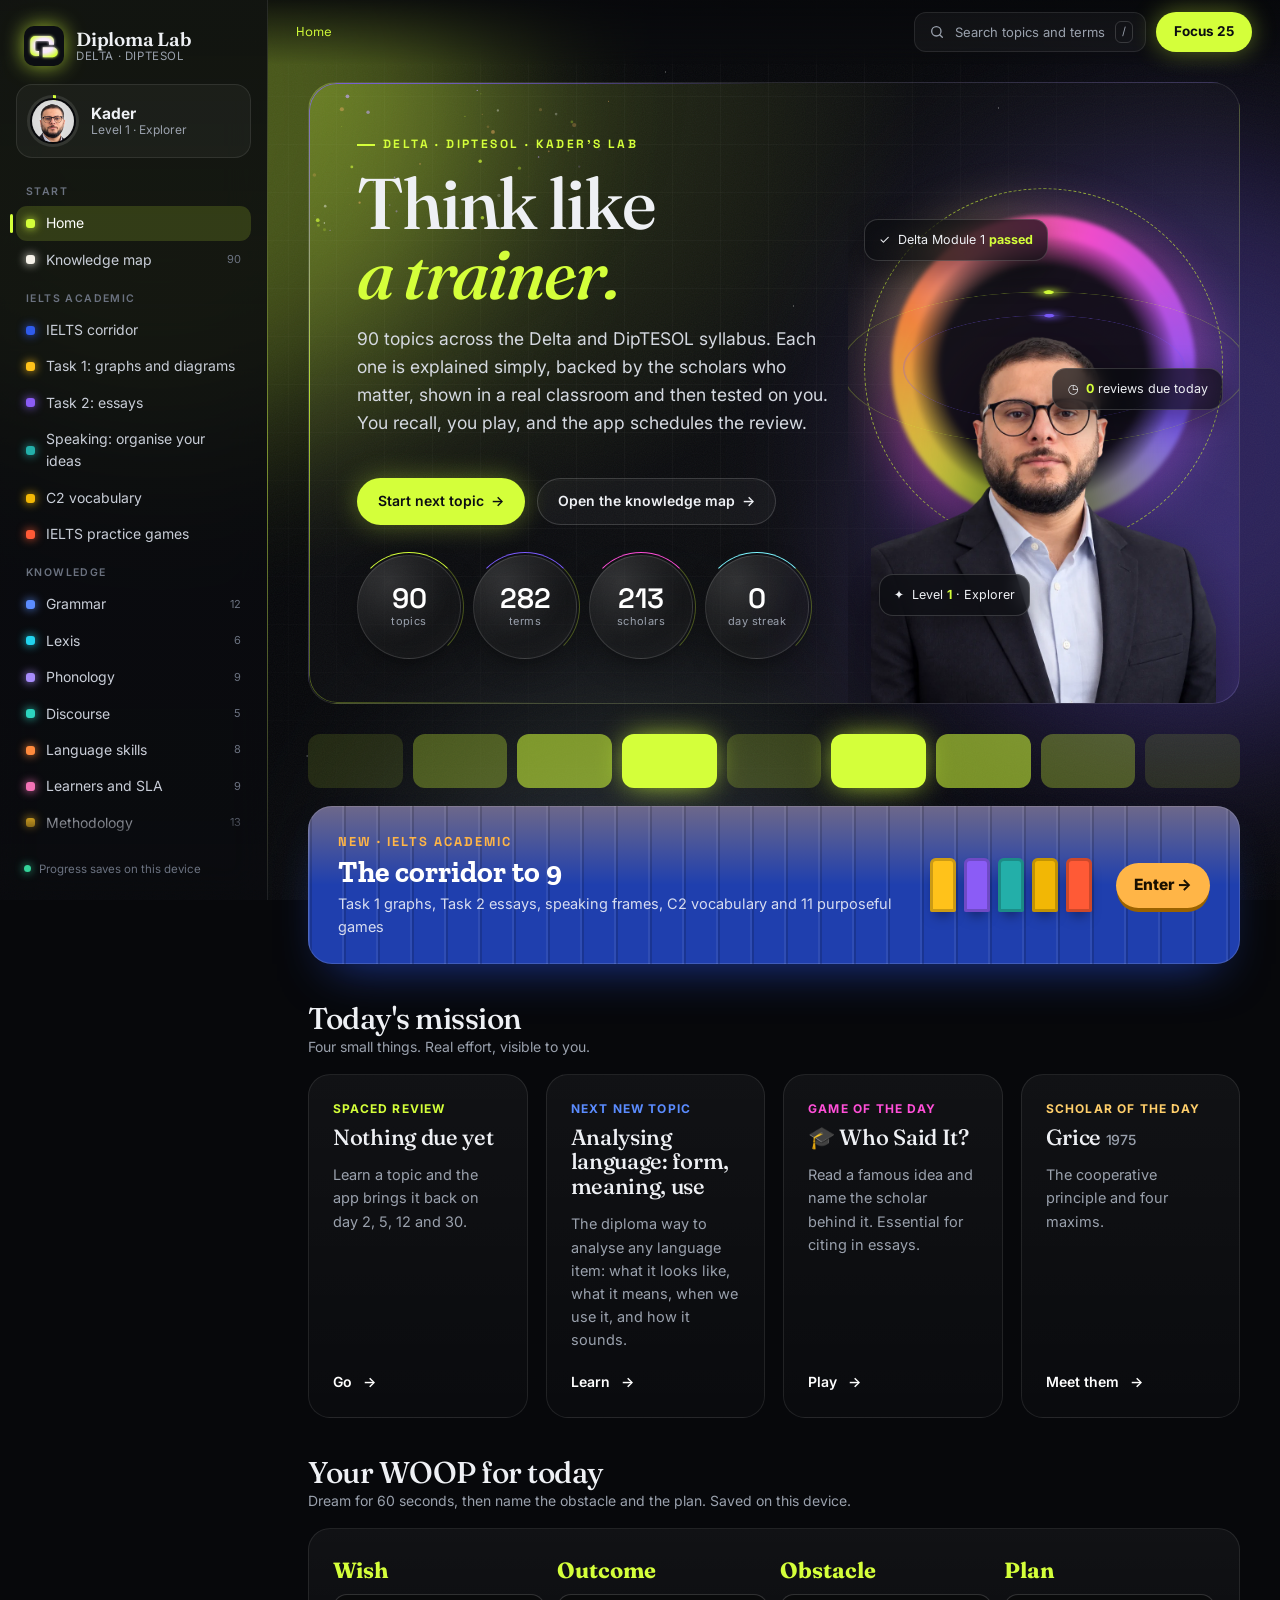
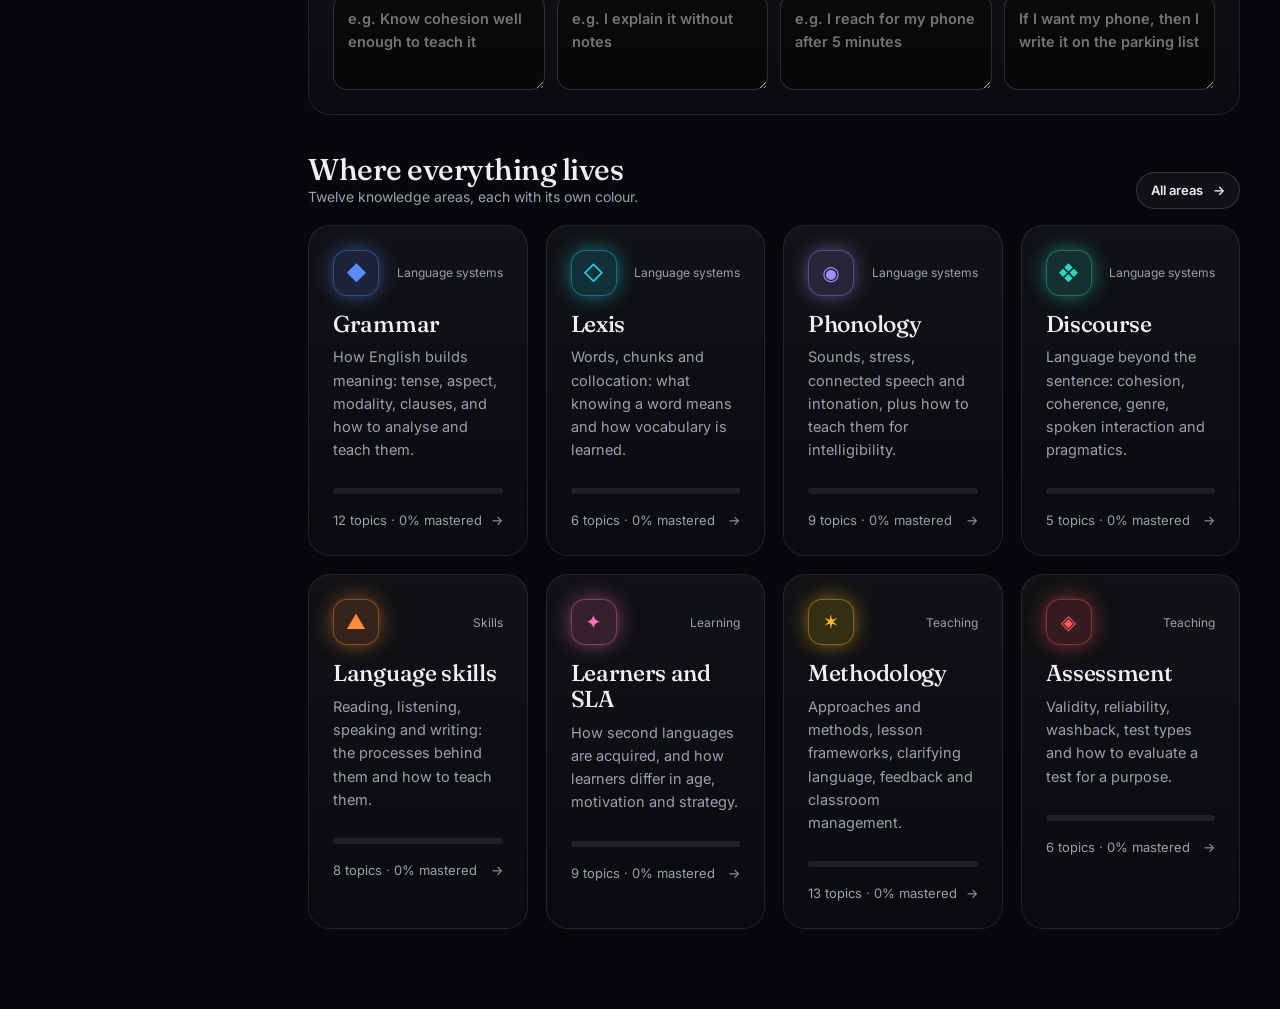
==== commit 6cdfdf8e: "Add IELTS Academic section: Task 1, Task 2, speaking frames, C2 vocabulary and practice games Co-Aut" ====
--- a/lab/index.html
+++ b/lab/index.html
@@ -10,12 +10,13 @@
 <link rel="icon" href="assets/mark.svg" type="image/svg+xml">
 <link rel="preconnect" href="https://fonts.googleapis.com">
 <link rel="preconnect" href="https://fonts.gstatic.com" crossorigin>
-<link href="https://fonts.googleapis.com/css2?family=Fraunces:ital,opsz,wght@0,9..144,300..800;1,9..144,300..700&family=Inter:wght@300..800&family=Space+Grotesk:wght@400..700&family=Noto+Sans:wght@400;600&display=swap" rel="stylesheet">
+<link href="https://fonts.googleapis.com/css2?family=Fraunces:ital,opsz,wght@0,9..144,300..800;1,9..144,300..700&family=Inter:wght@300..800&family=Space+Grotesk:wght@400..700&family=Zilla+Slab:wght@500;600;700&family=Noto+Sans:wght@400;600&display=swap" rel="stylesheet">
 <link rel="stylesheet" href="css/app.css">
 </head>
 <body data-section="home">
 <div class="aurora" aria-hidden="true"><span class="blob b1"></span><span class="blob b2"></span><span class="blob b3"></span><span class="grain"></span><span class="stars"></span><span class="noise"></span></div>
 <div class="spot" aria-hidden="true"></div>
+<div class="paperworld" aria-hidden="true"><span class="pw-grain"></span></div>
 
 <aside class="sidebar" id="sidebar">
   <a class="brand" href="#/" aria-label="Home">
--- a/lab/css/app.css
+++ b/lab/css/app.css
@@ -609,3 +609,303 @@
   .hero .depth, .hero::before, .hero .waves path, .portrait .blob, .portrait .orbit i, .home-hero .stat::after, .noise, .stars, .card.link:hover::after { animation: none !important; }
   .hero .waves path { stroke-dashoffset: 0; }
 }
+
+/* =====================================================================
+   IELTS WORLD: paper-cut layers, cobalt corridor, yellow waves, chevrons
+   One flat colour per subpage, taken from the reference screenshots.
+   ===================================================================== */
+body[data-section="ielts"]      { --pp:#1f3fae; --pp2:#15308a; --pp3:#3159d8; --card:#2547c2; --cut:#ffb547; --cut2:#ff5a36; --cutink:#1a1000; --ink:#ffffff; --ink2:rgba(255,255,255,.78); }
+body[data-section="ielts-t1"]   { --pp:#ffc21a; --pp2:#e9a800; --pp3:#ffd45a; --card:#ffcd3f; --cut:#1aa3e0; --cut2:#0d6fb0; --cutink:#ffffff; --ink:#1d1400; --ink2:rgba(29,20,0,.72); }
+body[data-section="ielts-t2"]   { --pp:#5a3a9c; --pp2:#452b80; --pp3:#6d4bb5; --card:#6544aa; --cut:#ff7a21; --cut2:#ffb06b; --cutink:#1d0d00; --ink:#ffffff; --ink2:rgba(255,255,255,.8); }
+body[data-section="ielts-sp"]   { --pp:#2ab1aa; --pp2:#1d928c; --pp3:#4ec6bf; --card:#3dbcb5; --cut:#e5382b; --cut2:#ff7a6b; --cutink:#ffffff; --ink:#05302e; --ink2:rgba(5,48,46,.76); }
+body[data-section="ielts-voc"]  { --pp:#121212; --pp2:#060606; --pp3:#262626; --card:#1b1b1b; --cut:#f2b705; --cut2:#f4f1ea; --cutink:#111111; --ink:#f6f2e8; --ink2:rgba(246,242,232,.72); }
+body[data-section="ielts-play"] { --pp:#d4432a; --pp2:#a9321d; --pp3:#e65c41; --card:#de4d32; --cut:#ffd23f; --cut2:#1f3fae; --cutink:#1a1000; --ink:#ffffff; --ink2:rgba(255,255,255,.82); }
+body[data-section^="ielts"] { --accent: var(--cut); --accent2: var(--cut2); }
+
+.paperworld { position: fixed; inset: 0; z-index: -1; display: none; background-color: var(--pp); transition: background-color .6s var(--ease); }
+body[data-section^="ielts"] .paperworld { display: block; }
+body[data-section^="ielts"] .aurora, body[data-section^="ielts"] .spot { opacity: 0; transition: opacity .5s; }
+.pw-grain { position: absolute; inset: 0; opacity: .35; mix-blend-mode: soft-light; background-image: url("data:image/svg+xml,%3Csvg xmlns='http://www.w3.org/2000/svg' width='220' height='220'%3E%3Cfilter id='p'%3E%3CfeTurbulence type='fractalNoise' baseFrequency='.75' numOctaves='3' stitchTiles='stitch'/%3E%3CfeColorMatrix values='0 0 0 0 .5 0 0 0 0 .45 0 0 0 0 .4 0 0 0 .55 0'/%3E%3C/filter%3E%3Crect width='100%25' height='100%25' filter='url(%23p)'/%3E%3C/svg%3E"); }
+body[data-section="ielts"] .paperworld { background-image: linear-gradient(180deg, rgba(255,181,71,.22), transparent 160px), repeating-linear-gradient(90deg, rgba(255,255,255,.07) 0 2px, rgba(0,0,0,.16) 2px 4px, transparent 4px 36px), linear-gradient(90deg, rgba(0,0,0,.25), transparent 30%, transparent 70%, rgba(0,0,0,.25)); }
+body[data-section="ielts-t1"] .paperworld { background-image: radial-gradient(ellipse at 85% 0%, #ffe28f, transparent 55%), radial-gradient(ellipse at 0% 100%, #f0a500, transparent 60%); }
+body[data-section="ielts-t2"] .paperworld { background-image: radial-gradient(ellipse at 15% 0%, #7d5bd0, transparent 55%), radial-gradient(ellipse at 100% 100%, #3a2270, transparent 60%); }
+body[data-section="ielts-sp"] .paperworld { background-image: repeating-radial-gradient(circle at 92% 108%, rgba(255,255,255,.09) 0 2px, transparent 2px 28px), radial-gradient(ellipse at 10% 0%, #5fd1ca, transparent 55%); }
+body[data-section="ielts-voc"] .paperworld { background-image: linear-gradient(118deg, transparent 38%, rgba(255,255,255,.05) 39%, transparent 41%), linear-gradient(64deg, transparent 58%, rgba(255,255,255,.04) 59%, transparent 61%), linear-gradient(150deg, transparent 72%, rgba(242,183,5,.06) 73%, transparent 76%); }
+body[data-section="ielts-play"] .paperworld { background-image: repeating-linear-gradient(90deg, rgba(0,0,0,.13) 0 14px, transparent 14px 30px), radial-gradient(ellipse at 50% 0%, #ff8a5c, transparent 60%); }
+body[data-section^="ielts"] .topbar { background: linear-gradient(180deg, color-mix(in oklab, var(--pp2) 92%, transparent), color-mix(in oklab, var(--pp2) 0%, transparent)); }
+body[data-section^="ielts"] .crumbs, body[data-section^="ielts"] .crumbs a { color: var(--ink2); }
+body[data-section^="ielts"] .crumbs .here { color: var(--ink); }
+body[data-section^="ielts"] .main { color: var(--ink); }
+body[data-section^="ielts"] .main textarea, body[data-section^="ielts"] .main input[type=text] { background: #fffdf6; color: #1b1b1b; border: 2px solid rgba(0,0,0,.12); }
+
+/* paper hero: a stack of sheets */
+.ihero { position: relative; display: grid; grid-template-columns: 1.15fr 1fr; gap: 28px; align-items: center; padding: 44px 46px; margin: 12px 0 10px; border-radius: 30px; background: var(--card); color: var(--ink);
+  box-shadow: inset 0 1px 0 rgba(255,255,255,.35), 0 10px 0 -4px var(--pp2), 0 20px 0 -8px color-mix(in oklab, var(--pp2) 70%, #000), 0 40px 70px -30px rgba(0,0,0,.55); }
+.ihero::after { content: ""; position: absolute; inset: 0; border-radius: inherit; pointer-events: none; background: linear-gradient(160deg, rgba(255,255,255,.16), transparent 40%); }
+.ihero.small { grid-template-columns: 1fr; padding: 34px 40px; }
+.ieyebrow { font-family: var(--tech); font-size: 12.5px; letter-spacing: 2px; text-transform: uppercase; color: var(--ink2); margin-bottom: 14px; font-weight: 600; }
+.ihero h1 { font-family: "Zilla Slab", Georgia, serif; font-weight: 700; font-size: clamp(36px, 4.6vw, 62px); line-height: 1.02; letter-spacing: -.5px; color: var(--ink); text-wrap: balance; }
+.ihero.small h1 { font-size: clamp(32px, 3.6vw, 46px); }
+.ihero h1 em { font-style: normal; color: var(--cut); text-shadow: 0 3px 0 rgba(0,0,0,.12); }
+.ilead { font-size: 17px; line-height: 1.6; color: var(--ink2); margin: 16px 0 0; max-width: 62ch; }
+.ichips { display: flex; flex-wrap: wrap; gap: 8px; margin-top: 20px; }
+.ichip { padding: 6px 13px; border-radius: 999px; background: var(--pp2); color: var(--ink); font-size: 13px; font-weight: 600; box-shadow: 0 3px 0 -1px rgba(0,0,0,.25); }
+.ih-art { position: relative; }
+.iart { width: 100%; height: auto; display: block; filter: drop-shadow(0 20px 26px rgba(0,0,0,.25)); animation: paperfloat 7s ease-in-out infinite; }
+@keyframes paperfloat { 50% { transform: translateY(-8px) rotate(-.6deg); } }
+
+/* panels, titles, buttons */
+.ititle { display: flex; align-items: end; justify-content: space-between; gap: 16px; margin: 44px 0 16px; }
+.ititle h2 { font-family: "Zilla Slab", Georgia, serif; font-weight: 700; font-size: 30px; color: var(--ink); }
+.ititle p { margin: 4px 0 0; color: var(--ink2); max-width: 70ch; }
+.igrid { display: grid; gap: 16px; } .igrid.g2 { grid-template-columns: repeat(2, minmax(0,1fr)); } .igrid.g3 { grid-template-columns: repeat(3, minmax(0,1fr)); } .igrid.g4 { grid-template-columns: repeat(4, minmax(0,1fr)); }
+.ipanel { position: relative; background: var(--card); color: var(--ink); border-radius: 20px; padding: 22px; box-shadow: inset 0 1px 0 rgba(255,255,255,.3), 0 4px 0 -1px var(--pp2), 0 18px 30px -18px rgba(0,0,0,.5); }
+.ipanel h4 { font-family: "Zilla Slab", Georgia, serif; font-size: 20px; font-weight: 700; margin-bottom: 8px; color: var(--ink); }
+.ipanel p { color: var(--ink2); }
+.ibtn { display: inline-flex; align-items: center; gap: 8px; border: 0; padding: 11px 18px; border-radius: 999px; background: var(--cut); color: var(--cutink); font-weight: 700; font-size: 14.5px; box-shadow: 0 5px 0 -1px color-mix(in oklab, var(--cut) 55%, #000); transition: transform .2s var(--ease), box-shadow .2s; }
+.ibtn:hover { transform: translateY(-2px); box-shadow: 0 7px 0 -1px color-mix(in oklab, var(--cut) 55%, #000); }
+.ibtn:active { transform: translateY(3px); box-shadow: 0 2px 0 -1px color-mix(in oklab, var(--cut) 55%, #000); }
+.ibtn.ghost { background: transparent; color: var(--ink); box-shadow: inset 0 0 0 2px var(--ink2); }
+.ibtn.lg { padding: 15px 26px; font-size: 16px; margin-top: 14px; } .ibtn.sm { padding: 7px 12px; font-size: 13px; }
+.ibtn[disabled] { opacity: .45; pointer-events: none; }
+.big { font-family: var(--tech); font-weight: 700; font-size: 34px; color: var(--cut); line-height: 1; display: block; margin-bottom: 10px; text-shadow: 0 2px 0 rgba(0,0,0,.18); }
+.big.sm { font-size: 22px; }
+.q-blue { background: #fffdf6; color: #11308f; border-left: 6px solid #2f6bff; border-radius: 12px; padding: 12px 16px; font-weight: 600; box-shadow: 0 6px 14px -10px rgba(0,0,0,.5); }
+.q-blue.sm { font-size: 13.5px; padding: 8px 12px; } .big-q { font-size: 18px; line-height: 1.5; }
+.step-l { font-family: var(--tech); font-size: 12.5px; letter-spacing: 1.4px; text-transform: uppercase; color: var(--ink2); margin: 0 0 10px; font-weight: 600; }
+.hint { font-size: 14px; color: var(--ink2); }
+
+/* colour key */
+.ckey { display: flex; flex-wrap: wrap; gap: 10px 22px; margin-bottom: 14px; }
+.ckey span { display: inline-flex; align-items: center; gap: 8px; font-size: 14px; color: var(--ink2); }
+.ckey i { width: 18px; height: 18px; border-radius: 5px; background: var(--k); box-shadow: 0 0 0 2px rgba(255,255,255,.5); }
+.ckey b { color: var(--ink); }
+.rules { margin: 0; padding-left: 20px; display: grid; grid-template-columns: repeat(2, minmax(0,1fr)); gap: 6px 26px; color: var(--ink2); } .rules b { color: var(--ink); }
+
+/* hub doors: the corridor */
+.doors { display: grid; grid-template-columns: repeat(5, minmax(0,1fr)); gap: 16px; margin-top: 26px; perspective: 1100px; }
+.door { position: relative; min-height: 290px; padding: 22px 18px 18px; border-radius: 16px 16px 6px 6px; background: var(--dc); color: #111; display: flex; flex-direction: column; justify-content: flex-end; transform-origin: left center; transition: transform .6s var(--ease), box-shadow .6s;
+  background-image: repeating-linear-gradient(90deg, rgba(0,0,0,.09) 0 3px, transparent 3px 22px), linear-gradient(180deg, rgba(255,255,255,.25), transparent 40%);
+  box-shadow: inset 0 0 0 8px rgba(0,0,0,.18), 0 24px 40px -20px rgba(0,0,0,.7); }
+.door::before { content: ""; position: absolute; top: 0; right: -8px; bottom: 0; width: 8px; background: linear-gradient(90deg, #ffcf7a, transparent); opacity: 0; transition: opacity .5s; filter: blur(2px); }
+.door:hover { transform: rotateY(-16deg); box-shadow: inset 0 0 0 8px rgba(0,0,0,.18), 30px 24px 50px -20px rgba(255,170,60,.55); }
+.door:hover::before { opacity: 1; }
+.door .dnum { position: absolute; top: 16px; left: 18px; font-family: var(--tech); font-weight: 700; font-size: 34px; color: rgba(0,0,0,.35); }
+.door .dk { position: absolute; right: 16px; top: 52%; width: 12px; height: 12px; border-radius: 50%; background: #1a1000; box-shadow: 0 0 0 3px rgba(255,255,255,.55); }
+.door h3 { font-family: "Zilla Slab", Georgia, serif; font-size: 20px; font-weight: 700; background: rgba(10,10,14,.82); color: #fff; padding: 10px 12px; border-radius: 10px; margin-bottom: 8px; }
+.door p { font-size: 13px; color: #111; background: rgba(255,255,255,.75); padding: 8px 10px; border-radius: 10px; margin: 0 0 10px; }
+.door .dgo { font-weight: 800; font-size: 13px; color: #111; }
+.stand .big { font-size: 30px; }
+.fact p { margin: 0; }
+
+/* steps, layers, budget, PEEL */
+.steps4, .steps5 { display: grid; gap: 14px; } .steps4 { grid-template-columns: repeat(4, minmax(0,1fr)); } .steps5 { grid-template-columns: repeat(5, minmax(0,1fr)); }
+.stp .sn { display: grid; place-items: center; width: 40px; height: 40px; border-radius: 12px; background: var(--cut); color: var(--cutink); font-family: var(--tech); font-weight: 800; font-size: 18px; margin-bottom: 12px; box-shadow: 0 4px 0 -1px color-mix(in oklab, var(--cut) 55%, #000); }
+.stp h4 small { font-family: var(--tech); font-size: 12px; font-weight: 600; color: var(--ink2); margin-left: 6px; }
+.stp p { font-size: 14px; margin: 0; }
+.layers { display: flex; flex-direction: column; gap: 0; }
+.layer { position: relative; display: grid; grid-template-columns: 170px 210px 1fr; gap: 16px; align-items: center; padding: 18px 22px; border-radius: 16px; margin-top: -6px; background: var(--card); box-shadow: 0 -2px 0 rgba(255,255,255,.3) inset, 0 14px 22px -14px rgba(0,0,0,.55); }
+.layer.l0 { margin-left: 0; background: var(--pp3); } .layer.l1 { margin-left: 18px; background: #fffdf6; color: #1b1b1b; } .layer.l2 { margin-left: 36px; } .layer.l3 { margin-left: 54px; }
+.layer b { font-family: "Zilla Slab", Georgia, serif; font-size: 19px; }
+.layer .lw { font-family: var(--tech); font-size: 13px; color: inherit; opacity: .75; }
+.layer p { margin: 0; color: inherit; opacity: .85; }
+.layer.l1::before { content: "band 7 gate"; position: absolute; right: 16px; top: -10px; background: var(--cut); color: var(--cutink); font-size: 11px; font-weight: 800; padding: 3px 9px; border-radius: 999px; }
+.budget { display: flex; gap: 6px; }
+.bseg { padding: 16px; border-radius: 14px; min-width: 0; color: var(--cutink); background: var(--cut); box-shadow: 0 5px 0 -1px color-mix(in oklab, var(--cut) 55%, #000); }
+.bseg.b1, .bseg.b2 { background: #fffdf6; color: #1b1b1b; box-shadow: 0 5px 0 -1px rgba(0,0,0,.3); }
+.bseg b { font-family: "Zilla Slab", Georgia, serif; font-size: 18px; display: block; } .bseg span { font-family: var(--tech); font-size: 12.5px; font-weight: 700; } .bseg p { margin: 6px 0 0; font-size: 13px; color: inherit; opacity: .85; }
+.peel { display: grid; grid-template-columns: repeat(4, minmax(0,1fr)); gap: 14px; }
+.peel .ipanel { background: #fffdf6; color: #1b1b1b; border-top: 8px solid var(--k); }
+.peel .ipanel h4 { color: #1b1b1b; } .peel .ipanel p { color: #444; margin: 0; }
+.peel .pk { position: absolute; right: 16px; top: 8px; font-family: "Zilla Slab", serif; font-weight: 700; font-size: 44px; color: var(--k); opacity: .25; }
+
+/* cards */
+.tcard, .qcard, .gcard { transition: transform .35s var(--ease), box-shadow .35s; }
+.tcard:hover, .qcard:hover, .gcard:hover { transform: translateY(-5px) rotate(-.4deg); box-shadow: inset 0 1px 0 rgba(255,255,255,.3), 0 4px 0 -1px var(--pp2), 0 26px 40px -18px rgba(0,0,0,.6); }
+.tcard .thumb { background: #fffdf6; border-radius: 12px; padding: 10px; margin-bottom: 14px; box-shadow: inset 0 -3px 0 rgba(0,0,0,.08); }
+.tcard .thumb svg { width: 100%; height: 70px; display: block; }
+.ttag { display: inline-block; font-size: 12px; font-weight: 700; padding: 3px 10px; border-radius: 999px; background: var(--pp2); color: var(--ink); margin-bottom: 8px; }
+.tcard p { font-size: 13.5px; margin: 0; }
+.qcard { border-top: 8px solid var(--k); } .qcard .qdot { position: absolute; right: 18px; top: 18px; width: 14px; height: 14px; border-radius: 50%; background: var(--k); box-shadow: 0 0 0 3px rgba(255,255,255,.6); }
+.qcard p:last-child { font-size: 14px; margin: 10px 0 0; }
+.gcard { display: grid; grid-template-columns: 56px 1fr auto; gap: 16px; align-items: start; }
+.gicon { display: grid; place-items: center; width: 56px; height: 56px; border-radius: 16px; background: #fffdf6; font-size: 26px; box-shadow: 0 4px 0 -1px rgba(0,0,0,.25); }
+.gtag { font-family: var(--tech); font-size: 11.5px; letter-spacing: 1px; text-transform: uppercase; color: var(--ink2); font-weight: 700; }
+.gcard h4 { margin: 4px 0 6px; } .gcard p { font-size: 14px; margin: 0; }
+.gbest { font-family: var(--tech); font-size: 12px; font-weight: 800; background: var(--cut); color: var(--cutink); padding: 5px 10px; border-radius: 999px; white-space: nowrap; }
+.crit .ck { font-family: var(--tech); font-weight: 800; font-size: 13px; background: var(--cut); color: var(--cutink); padding: 3px 9px; border-radius: 8px; display: inline-block; margin-bottom: 10px; }
+.crit h4 { font-size: 17px; } .crit p { font-size: 13.5px; }
+.crit .yourisk { background: rgba(229,56,43,.14); border-left: 4px solid #e5382b; padding: 8px 10px; border-radius: 8px; color: var(--ink); margin: 0; }
+
+/* VIP panel */
+.vip { margin-top: 30px; background: #111; color: #f6f2e8; background-image: repeating-linear-gradient(90deg, rgba(233,162,59,.12) 0 10px, transparent 10px 22px); }
+.vip h3 { font-family: "Zilla Slab", serif; font-size: 22px; color: #fff; } .vip p { color: rgba(246,242,232,.75); margin: 2px 0 0; }
+.vip-head { display: flex; gap: 16px; align-items: center; margin-bottom: 16px; }
+.vip-badge { font-family: var(--tech); font-weight: 800; background: #ffd23f; color: #111; padding: 10px 12px; border-radius: 12px; box-shadow: 0 4px 0 -1px #9a7a00; }
+.loop { display: grid; grid-template-columns: repeat(4, minmax(0,1fr)); gap: 10px; margin-bottom: 14px; }
+.loop div { background: #1d1d1d; border-radius: 12px; padding: 12px; border-top: 4px solid #ffd23f; }
+.loop b { display: block; color: #ffd23f; } .loop span { font-size: 13px; color: rgba(246,242,232,.8); }
+.vip-links { margin: 0; padding: 0; list-style: none; display: grid; gap: 8px; }
+.vip-links li { display: grid; grid-template-columns: 280px 1fr; gap: 14px; padding: 10px 12px; border-radius: 10px; background: rgba(255,255,255,.05); font-size: 14px; }
+.vip-links b { color: #fff; } .vip-links span { color: rgba(246,242,232,.8); }
+
+/* charts on white paper */
+.chart-card { background: #fffdf6; color: #1b1b1b; border-radius: 18px; padding: 18px 18px 12px; box-shadow: 0 6px 0 -2px rgba(0,0,0,.2), 0 26px 40px -24px rgba(0,0,0,.6); }
+.chart-card .q-blue { box-shadow: none; padding: 0 0 0 12px; border-radius: 0; margin-bottom: 14px; }
+svg.chart { width: 100%; height: auto; display: block; }
+.chart .tk { font: 600 11px var(--sans); fill: #6b6459; } .chart .gl { stroke: #ebe4d3; stroke-width: 1; }
+.chart .ln { filter: drop-shadow(0 4px 3px rgba(0,0,0,.25)); } .chart .br { filter: drop-shadow(0 3px 2px rgba(0,0,0,.22)); }
+.legend { display: flex; flex-wrap: wrap; gap: 8px 16px; font-size: 12.5px; color: #4a453c; margin-top: 8px; }
+.legend i { display: inline-block; width: 12px; height: 12px; border-radius: 3px; margin-right: 6px; vertical-align: -1px; }
+.pies { display: flex; gap: 10px; justify-content: center; } .pie { margin: 0; width: 46%; text-align: center; } .pie svg { width: 100%; filter: drop-shadow(0 8px 8px rgba(0,0,0,.2)); } .pie .pl { font: 800 12px var(--sans); fill: #fff; } .pie figcaption { font-family: "Zilla Slab", serif; font-weight: 700; color: #1b1b1b; }
+.mixed { display: grid; grid-template-columns: 1.3fr 1fr; gap: 14px; align-items: center; }
+.itable-wrap { overflow-x: auto; } .itable { width: 100%; border-collapse: collapse; font-size: 14px; }
+.itable th { background: #1aa3e0; color: #fff; padding: 10px 12px; text-align: right; } .itable th:first-child, .itable td:first-child { text-align: left; }
+.itable td { padding: 10px 12px; border-bottom: 1px solid #ebe4d3; text-align: right; font-variant-numeric: tabular-nums; } .itable tr:nth-child(even) td { background: #f7f1e2; }
+.process { list-style: none; margin: 0; padding: 0; display: grid; grid-template-columns: repeat(4, minmax(0,1fr)); gap: 22px 26px; counter-reset: p; }
+.process li { position: relative; background: #fff; border-radius: 12px; padding: 12px 12px 12px 46px; font-size: 13.5px; font-weight: 600; box-shadow: 0 5px 0 -1px rgba(0,0,0,.15), 0 10px 18px -12px rgba(0,0,0,.5); min-height: 62px; display: flex; align-items: center; }
+.process li span { position: absolute; left: 10px; top: 50%; transform: translateY(-50%); width: 26px; height: 26px; border-radius: 50%; background: #1aa3e0; color: #fff; display: grid; place-items: center; font-size: 13px; }
+.process li:not(:last-child)::after { content: "→"; position: absolute; right: -21px; top: 50%; transform: translateY(-50%); font-weight: 800; color: #1aa3e0; }
+.maps { display: grid; grid-template-columns: 1fr 1fr; gap: 12px; } .maps figure { margin: 0; } .maps figcaption { font-family: "Zilla Slab", serif; font-weight: 700; margin-bottom: 4px; }
+svg.map { width: 100%; background: #f1ead6; border-radius: 10px; }
+.mk.field { fill: #cfe8a9; } .mk.forest { fill: #5fa35a; } .mk.building { fill: #d9cfbd; } .mk.water { fill: #7cc4f0; } .mk.harbour { fill: #3d7fb5; } .mk.road { fill: #555; } .mk.housing { fill: #f4a259; } .mk.parking { fill: #a9a9a9; }
+.ml { font: 700 3.6px var(--sans); fill: #1b1b1b; }
+.sample-note { font-size: 11.5px; color: #8a8273; font-style: italic; margin: 8px 0 0; }
+
+/* detail pages */
+.split { display: grid; grid-template-columns: 1.15fr 1fr; gap: 18px; align-items: start; margin-top: 22px; }
+.stack h4 { margin-top: 16px; } .stack h4:first-child { margin-top: 0; } .stack ul { margin: 0; padding-left: 18px; color: var(--ink2); } .stack p { margin: 0 0 6px; }
+.formula { background: var(--pp2); color: var(--ink); padding: 10px 14px; border-radius: 10px; font-family: var(--tech); font-size: 14px; }
+.trap { margin-top: 16px; background: #e5382b; color: #fff; padding: 12px 14px; border-radius: 12px; font-size: 14px; box-shadow: 0 4px 0 -1px #8f1d14; }
+.trap b { font-family: var(--tech); text-transform: uppercase; letter-spacing: 1px; margin-right: 6px; }
+.try .row, .igame .row { display: flex; flex-wrap: wrap; gap: 10px; align-items: center; margin-top: 12px; }
+.wc { font-family: var(--tech); font-size: 13px; color: var(--ink2); }
+.model { margin-top: 16px; display: grid; gap: 10px; }
+.mp { background: #fffdf6; color: #1b1b1b; border-radius: 12px; padding: 12px 14px; border-left: 6px solid #111; } .mp span { font-family: var(--tech); font-size: 11.5px; letter-spacing: 1px; text-transform: uppercase; color: #6b6459; font-weight: 700; } .mp p { margin: 4px 0 0; color: #1b1b1b; }
+.mp.p-over { border-left-color: #18b26b; }
+.selfcheck { display: flex; flex-wrap: wrap; gap: 8px 18px; font-size: 14px; color: var(--ink); align-items: center; margin-top: 8px; }
+.selfcheck label { display: inline-flex; gap: 6px; align-items: center; } .selfcheck input { accent-color: #18b26b; width: 17px; height: 17px; }
+.selfcheck.big { flex-direction: column; align-items: flex-start; font-size: 15px; }
+.lang { display: flex; flex-wrap: wrap; gap: 8px; } .lang span { background: #fffdf6; color: #1b1b1b; padding: 7px 12px; border-radius: 10px; font-weight: 600; font-size: 14px; box-shadow: 0 3px 0 -1px rgba(0,0,0,.2); }
+.prevnext { display: flex; justify-content: space-between; gap: 12px; flex-wrap: wrap; margin-top: 28px; }
+.plan2 { display: grid; gap: 6px; } .plan2 div { display: grid; grid-template-columns: 120px 1fr; gap: 10px; background: var(--pp2); padding: 8px 12px; border-radius: 10px; font-size: 14px; } .plan2 b { color: var(--cut); }
+
+/* speaking */
+.diag { margin-top: 22px; } .diag .ipanel { border-top: 8px solid; } .diag .g { border-color: #18b26b; } .diag .r { border-color: #e5382b; } .diag .b { border-color: #2f6bff; }
+.decider { display: grid; gap: 8px; }
+.dq { display: flex; align-items: center; justify-content: space-between; gap: 14px; background: #fffdf6; color: #1b1b1b; padding: 12px 16px; border-radius: 14px; box-shadow: 0 4px 0 -1px rgba(0,0,0,.2); font-weight: 600; }
+.dq a { background: var(--cut); color: var(--cutink); padding: 6px 14px; border-radius: 999px; font-weight: 800; white-space: nowrap; }
+.frames { display: grid; grid-template-columns: repeat(2, minmax(0,1fr)); gap: 16px; }
+.frame { scroll-margin-top: 80px; } .fh { display: flex; justify-content: space-between; align-items: baseline; gap: 10px; }
+.fname { font-family: "Zilla Slab", serif; font-weight: 700; font-size: 30px; } .fpart { font-family: var(--tech); font-size: 12px; font-weight: 700; background: var(--pp2); padding: 4px 10px; border-radius: 999px; }
+.fwhen { font-size: 14px; margin: 6px 0 12px; }
+.fbar { display: flex; gap: 4px; margin-bottom: 12px; }
+.fbar span { background: var(--k); color: #fff; border-radius: 8px; padding: 8px 8px 6px; min-width: 0; box-shadow: 0 4px 0 -1px rgba(0,0,0,.3); }
+.fbar b { display: block; font-size: 12.5px; white-space: nowrap; overflow: hidden; text-overflow: ellipsis; } .fbar small { font-family: var(--tech); font-size: 11px; opacity: .9; }
+.fboxes { list-style: none; margin: 0 0 12px; padding: 0; display: grid; gap: 6px; font-size: 14px; }
+.fboxes li { padding-left: 16px; position: relative; color: var(--ink2); } .fboxes li::before { content: ""; position: absolute; left: 0; top: 7px; width: 9px; height: 9px; border-radius: 3px; background: var(--k); } .fboxes b { color: var(--ink); }
+.launch { display: flex; flex-wrap: wrap; gap: 6px; margin-bottom: 12px; } .launch span { background: var(--pp2); padding: 5px 10px; border-radius: 8px; font-size: 13px; font-style: italic; }
+.fmodel { background: #fffdf6; color: #1b1b1b; padding: 12px 14px; border-radius: 12px; margin-top: 10px; border-left: 6px solid #111; }
+
+/* vocabulary: black marble, yellow waves, chevrons */
+.vtools { display: grid; grid-template-columns: 1fr auto auto; gap: 14px; align-items: center; margin-top: 22px; }
+.vfilter { display: flex; gap: 6px; } .vfilter button { border: 0; padding: 8px 14px; border-radius: 999px; background: var(--pp3); color: var(--ink); font-weight: 700; font-size: 13px; } .vfilter button.on { background: var(--cut); color: var(--cutink); }
+.testme { display: inline-flex; gap: 8px; align-items: center; font-weight: 700; font-size: 14px; white-space: nowrap; } .testme input { accent-color: var(--cut); width: 18px; height: 18px; }
+.vgroups-nav { display: flex; flex-wrap: wrap; gap: 8px; margin: 18px 0 6px; }
+.vgroups-nav a { padding: 7px 12px; border-radius: 999px; border: 2px solid var(--k); font-weight: 700; font-size: 13px; color: var(--ink); }
+.vgroup { margin-top: 26px; scroll-margin-top: 80px; }
+.vg-head { display: flex; justify-content: space-between; align-items: center; gap: 12px; padding: 14px 18px; border-radius: 16px 16px 0 0; color: #111; background: var(--k); background-image: repeating-linear-gradient(135deg, rgba(0,0,0,.12) 0 10px, transparent 10px 20px); }
+.vg-head h3 { font-family: "Zilla Slab", serif; font-size: 22px; font-weight: 700; } .vg-head span { font-family: var(--tech); font-weight: 700; font-size: 13px; }
+.vrows { background: var(--card); border-radius: 0 0 16px 16px; overflow: hidden; box-shadow: 0 20px 30px -20px rgba(0,0,0,.7); }
+.vrow { display: grid; grid-template-columns: minmax(0,1.1fr) minmax(0,2fr) auto; gap: 16px; padding: 14px 18px; border-top: 1px solid rgba(255,255,255,.07); align-items: center; transition: background .4s; }
+.vw b { display: block; font-size: 16px; color: var(--ink); }
+.tag { display: inline-block; margin-top: 6px; font-family: var(--tech); font-size: 11px; font-weight: 800; padding: 2px 8px; border-radius: 6px; }
+.tag.tW { background: #8b5cf6; color: #fff; } .tag.tS { background: #e5382b; color: #fff; } .tag.tB { background: #f2b705; color: #111; }
+.vm { display: grid; gap: 2px; font-size: 14px; } .vm .mean { color: var(--ink); } .vm .ex { color: var(--ink2); font-style: italic; } .vm .note { color: #f2b705; font-size: 13px; }
+.vrow.hide .vm { visibility: hidden; }
+.vact { display: flex; gap: 6px; align-items: center; }
+.vact button { border: 0; border-radius: 10px; padding: 6px 10px; font-weight: 800; background: var(--pp3); color: var(--ink); }
+.vact .ok { background: #18b26b; color: #fff; } .vact .gap { background: #ff8a00; color: #111; } .vact .show { background: #2f6bff; color: #fff; }
+.ticks { font-size: 12px; color: #18b26b; letter-spacing: 2px; margin-left: 4px; }
+.flash-g { animation: flashg .9s; } .flash-o { animation: flasho .9s; }
+@keyframes flashg { 0% { background: rgba(24,178,107,.35); } } @keyframes flasho { 0% { background: rgba(255,138,0,.35); } }
+.overused { display: grid; gap: 8px; } .overused div { display: grid; grid-template-columns: 1fr 24px 1fr; gap: 10px; align-items: center; font-size: 14.5px; }
+.overused s { color: #ff7a6b; } .overused b { color: #18d17f; }
+body[data-section="ielts-voc"] .ihero { background: #0d0d0d; background-image: linear-gradient(118deg, transparent 38%, rgba(255,255,255,.05) 39%, transparent 41%); box-shadow: inset 0 0 0 10px #232323, 0 40px 70px -30px rgba(0,0,0,.8); }
+body[data-section="ielts-voc"] .ihero::before { content: ""; position: absolute; left: 0; right: 0; bottom: 0; height: 14px; border-radius: 0 0 30px 30px; background: repeating-linear-gradient(135deg, #f4f1ea 0 12px, #1a1a1a 12px 24px); }
+
+/* games */
+.igame { margin-top: 22px; padding: 28px; }
+.iprog { height: 8px; border-radius: 999px; background: var(--pp2); overflow: hidden; margin-bottom: 18px; } .iprog i { display: block; height: 100%; background: var(--cut); transition: width .5s var(--ease); }
+.iopts { display: grid; gap: 10px; margin: 14px 0; } .iopts.two { grid-template-columns: repeat(2, minmax(0,1fr)); } .iopts.three { grid-template-columns: repeat(3, minmax(0,1fr)); } .iopts.four { grid-template-columns: repeat(4, minmax(0,1fr)); }
+.iopt { text-align: left; border: 3px solid transparent; background: #fffdf6; color: #1b1b1b; border-radius: 14px; padding: 13px 16px; font-size: 15px; font-weight: 600; box-shadow: 0 5px 0 -1px rgba(0,0,0,.22); transition: transform .2s var(--ease), border-color .2s; }
+.iopt:hover { transform: translateY(-2px); } .iopt.sel { border-color: #2f6bff; } .iopt.right { border-color: #18b26b; background: #e6f8ee; } .iopt.wrong { border-color: #e5382b; background: #fde8e6; } .iopt.dim { opacity: .55; }
+.iopt .fb { display: block; font-size: 13px; font-weight: 500; color: #4a453c; margin-top: 4px; }
+.iwhy { display: none; background: #111; color: #f6f2e8; border-left: 6px solid #18b26b; padding: 12px 16px; border-radius: 12px; margin: 12px 0; font-size: 14.5px; } .iwhy.show { display: block; }
+.iresult { text-align: center; padding: 24px; } .iresult .big { font-size: 64px; } .iresult p { color: var(--ink2); max-width: 52ch; margin: 10px auto 18px; }
+.pos { font-size: 15px; } .pos b { color: var(--cut); }
+.plist { display: grid; gap: 8px; margin: 12px 0; }
+.pitem { display: grid; grid-template-columns: 40px 1fr auto; gap: 10px; align-items: center; background: #fffdf6; color: #1b1b1b; padding: 10px 12px; border-radius: 12px; border: 3px solid transparent; box-shadow: 0 4px 0 -1px rgba(0,0,0,.2); }
+.pitem .cut { border: 0; background: #f1ead6; border-radius: 8px; height: 34px; font-size: 16px; }
+.pitem.cutout { opacity: .55; } .pitem.cutout .ps { text-decoration: line-through; text-decoration-color: #e5382b; text-decoration-thickness: 2px; } .pitem.cutout .cut { background: #e5382b; color: #fff; }
+.pitem.ok { border-color: #18b26b; } .pitem.no { border-color: #e5382b; }
+.pmv { display: flex; flex-direction: column; gap: 3px; } .pmv button { border: 0; background: #f1ead6; border-radius: 6px; width: 30px; height: 22px; font-weight: 800; }
+.pool { display: flex; flex-wrap: wrap; gap: 8px; margin: 14px 0; min-height: 40px; }
+.gchip { border: 3px solid transparent; background: #fffdf6; color: #1b1b1b; padding: 8px 12px; border-radius: 10px; font-weight: 600; font-size: 14px; box-shadow: 0 4px 0 -1px rgba(0,0,0,.2); }
+.gchip.sel { border-color: #2f6bff; } .gchip.ok { border-color: #18b26b; } .gchip.no { border-color: #e5382b; }
+.gbins { display: grid; grid-template-columns: 1fr 1fr; gap: 12px; }
+.gbin { border: 3px dashed var(--ink2); border-radius: 14px; padding: 12px; min-height: 130px; cursor: pointer; } .gbin h5 { margin: 0; font-family: "Zilla Slab", serif; font-size: 18px; } .gbin p { font-size: 13px; margin: 2px 0 8px; } .gin { display: flex; flex-wrap: wrap; gap: 6px; }
+.gapline { font-size: 18px; font-weight: 600; margin: 16px 0 4px; } .gapline .gap { background: #ff8a00; color: #111; padding: 0 10px; border-radius: 6px; }
+.big-word { font-family: "Zilla Slab", serif; font-weight: 700; font-size: clamp(28px, 4vw, 44px); text-align: center; margin: 14px 0; }
+.esent { font-size: 19px; line-height: 2.2; }
+.echunk { border: 3px solid transparent; background: #fffdf6; color: #1b1b1b; border-radius: 10px; padding: 4px 10px; font-weight: 600; box-shadow: 0 4px 0 -1px rgba(0,0,0,.2); }
+.echunk.right { border-color: #18b26b; background: #e6f8ee; } .echunk.wrong { border-color: #e5382b; background: #fde8e6; }
+.pbar { display: flex; gap: 4px; margin-bottom: 14px; } .pbar span { padding: 7px 8px; border-radius: 8px; background: var(--pp2); font-size: 12px; font-weight: 700; text-align: center; min-width: 0; white-space: nowrap; overflow: hidden; text-overflow: ellipsis; }
+.pbar .done { background: #18b26b; color: #fff; } .pbar .now { background: var(--cut); color: var(--cutink); }
+.ptime { display: flex; align-items: baseline; gap: 10px; margin: 6px 0 12px; } .pt { font-family: var(--tech); font-weight: 700; font-size: 48px; line-height: 1; } .pt.over { color: #ff8a00; } .ptime small { font-family: var(--tech); color: var(--ink2); }
+.pbody .two, .igame .two { display: grid; grid-template-columns: 1fr 1fr; gap: 10px; margin-top: 8px; } .pbody input { margin-top: 6px; }
+.skel { background: #fffdf6; color: #1b1b1b; border-radius: 12px; padding: 12px 14px; display: grid; gap: 4px; } .skel p { margin: 0; color: #1b1b1b; } .skel b { display: inline-block; min-width: 92px; } .skel .c-b { color: #2f6bff; }
+.saved-h { margin-top: 26px; font-family: "Zilla Slab", serif; font-size: 20px; } .saved { display: grid; grid-template-columns: repeat(2, minmax(0,1fr)); gap: 12px; } .saved .sp p { margin: 6px 0; font-size: 14px; }
+.parts { margin-bottom: 14px; } .pbtn { border: 0; padding: 8px 14px; border-radius: 999px; background: var(--pp2); color: var(--ink); font-weight: 700; } .pbtn.on { background: var(--cut); color: var(--cutink); }
+.rec { display: inline-flex; gap: 6px; align-items: center; margin-left: auto; font-weight: 700; } .rec input { accent-color: var(--cut); }
+.cues { margin: 10px 0; padding-left: 20px; color: var(--ink2); }
+.notes { display: grid; grid-template-columns: repeat(4, minmax(0,1fr)); gap: 10px; margin-bottom: 8px; } .notes div { border-top: 6px solid var(--k); background: var(--pp2); padding: 10px; border-radius: 12px; } .notes b { display: block; margin-bottom: 6px; }
+.sclock { margin: 14px 0; }
+.sbar { position: relative; display: flex; gap: 4px; height: 46px; } .sbar span { display: grid; place-items: center; background: var(--k); color: #fff; border-radius: 10px; font-weight: 800; font-size: 13px; opacity: .45; transition: opacity .3s, transform .3s; min-width: 0; } .sbar span.on { opacity: 1; transform: translateY(-4px); box-shadow: 0 6px 0 -1px rgba(0,0,0,.3); }
+.needle { position: absolute; top: -8px; bottom: -8px; width: 4px; border-radius: 4px; background: #111; box-shadow: 0 0 0 2px #fff; transition: left 1s linear; }
+.snow { text-align: center; margin: 22px 0 10px; } .snow span { display: inline-block; background: var(--k); color: #fff; font-family: "Zilla Slab", serif; font-weight: 700; font-size: 34px; padding: 6px 22px; border-radius: 14px; box-shadow: 0 6px 0 -1px rgba(0,0,0,.3); } .snow p { font-size: 17px; margin: 12px 0 4px; color: var(--ink); } .snow em { color: var(--ink2); }
+.timing { font-size: 18px; font-weight: 800; padding: 10px 14px; border-radius: 12px; } .timing.g { background: #18b26b; color: #fff; } .timing.o { background: #ff8a00; color: #111; } .timing.r { background: #e5382b; color: #fff; }
+.igame audio { width: 100%; margin: 10px 0; }
+
+/* home banner: a doorway into the IELTS world */
+.ielts-banner { position: relative; display: grid; grid-template-columns: 1fr auto auto; gap: 24px; align-items: center; margin: 18px 0 6px; padding: 26px 30px; border-radius: 24px; overflow: hidden; background: #1f3fae; color: #fff; box-shadow: inset 0 0 0 1px rgba(255,255,255,.15), 0 24px 50px -24px rgba(31,63,174,.9); transition: transform .4s var(--ease); }
+.ielts-banner:hover { transform: translateY(-3px); }
+.ib-stripes { position: absolute; inset: 0; background: repeating-linear-gradient(90deg, rgba(255,255,255,.07) 0 2px, rgba(0,0,0,.16) 2px 4px, transparent 4px 34px), linear-gradient(180deg, rgba(255,181,71,.35), transparent 50%); pointer-events: none; }
+.ib-copy { position: relative; display: grid; gap: 4px; } .ib-copy small { font-family: var(--tech); letter-spacing: 2px; text-transform: uppercase; color: #ffb547; font-weight: 700; }
+.ib-copy b { font-family: "Zilla Slab", serif; font-size: 30px; line-height: 1.05; } .ib-copy em { font-style: normal; color: rgba(255,255,255,.82); font-size: 14.5px; }
+.ib-doors { position: relative; display: flex; gap: 8px; } .ib-doors i { width: 26px; height: 54px; border-radius: 6px 6px 2px 2px; background: var(--c); box-shadow: inset 0 0 0 3px rgba(0,0,0,.2), 0 8px 14px -6px rgba(0,0,0,.6); transition: transform .4s var(--ease); transform-origin: left; }
+.ielts-banner:hover .ib-doors i { transform: perspective(200px) rotateY(-30deg); }
+.ib-go { position: relative; background: #ffb547; color: #1a1000; font-weight: 800; padding: 10px 18px; border-radius: 999px; box-shadow: 0 5px 0 -1px #9a6200; }
+
+@media (max-width: 1100px) {
+  .doors { grid-template-columns: repeat(3, minmax(0,1fr)); } .igrid.g4, .steps5 { grid-template-columns: repeat(2, minmax(0,1fr)); } .peel { grid-template-columns: repeat(2, minmax(0,1fr)); }
+}
+@media (max-width: 900px) {
+  .ihero { grid-template-columns: 1fr; padding: 28px 24px; } .ih-art { max-width: 420px; margin: 0 auto; width: 100%; }
+  .igrid.g2, .igrid.g3, .igrid.g4, .steps4, .steps5, .frames, .split, .mixed, .saved, .gbins, .loop { grid-template-columns: minmax(0,1fr); }
+  .doors { grid-template-columns: repeat(2, minmax(0,1fr)); } .door { min-height: 220px; }
+  .layer { grid-template-columns: 1fr; gap: 4px; margin-left: 0 !important; } .budget { flex-direction: column; } .peel { grid-template-columns: minmax(0,1fr); }
+  .rules { grid-template-columns: 1fr; } .vip-links li { grid-template-columns: 1fr; gap: 2px; } .vtools { grid-template-columns: 1fr; }
+  .vrow { grid-template-columns: 1fr; gap: 8px; } .process { grid-template-columns: repeat(2, minmax(0,1fr)); } .process li:nth-child(2n)::after { display: none; }
+  .iopts.two, .iopts.three, .iopts.four, .notes { grid-template-columns: minmax(0,1fr) minmax(0,1fr); } .maps { grid-template-columns: 1fr; } .pies { flex-direction: column; align-items: center; } .pie { width: 70%; }
+  .gcard { grid-template-columns: 48px 1fr; } .gbest { grid-column: 2; justify-self: start; }
+  .ielts-banner { grid-template-columns: 1fr; } .ib-doors { display: none; } .overused div { grid-template-columns: 1fr; gap: 2px; } .overused span { display: none; }
+  .pt { font-size: 40px; } .igame { padding: 20px; }
+}
+@media (prefers-reduced-motion: reduce) { .iart { animation: none; } .door, .door:hover { transform: none; } }
+/* fixes: keep fixed-colour paper text readable inside panels */
+.main .q-blue, .main p.q-blue { color: #11308f; }
+.main .fmodel, .main .mp p, .main .skel p { color: #1b1b1b; }
+.main .timing.g, .main .timing.r { color: #fff; } .main .timing.o { color: #111; }
+body[data-section^="ielts"] #searchBtn { background: rgba(0,0,0,.28); border-color: rgba(255,255,255,.25); color: #fff; }
+body[data-section^="ielts"] #searchBtn kbd { color: #fff; border-color: rgba(255,255,255,.4); }
